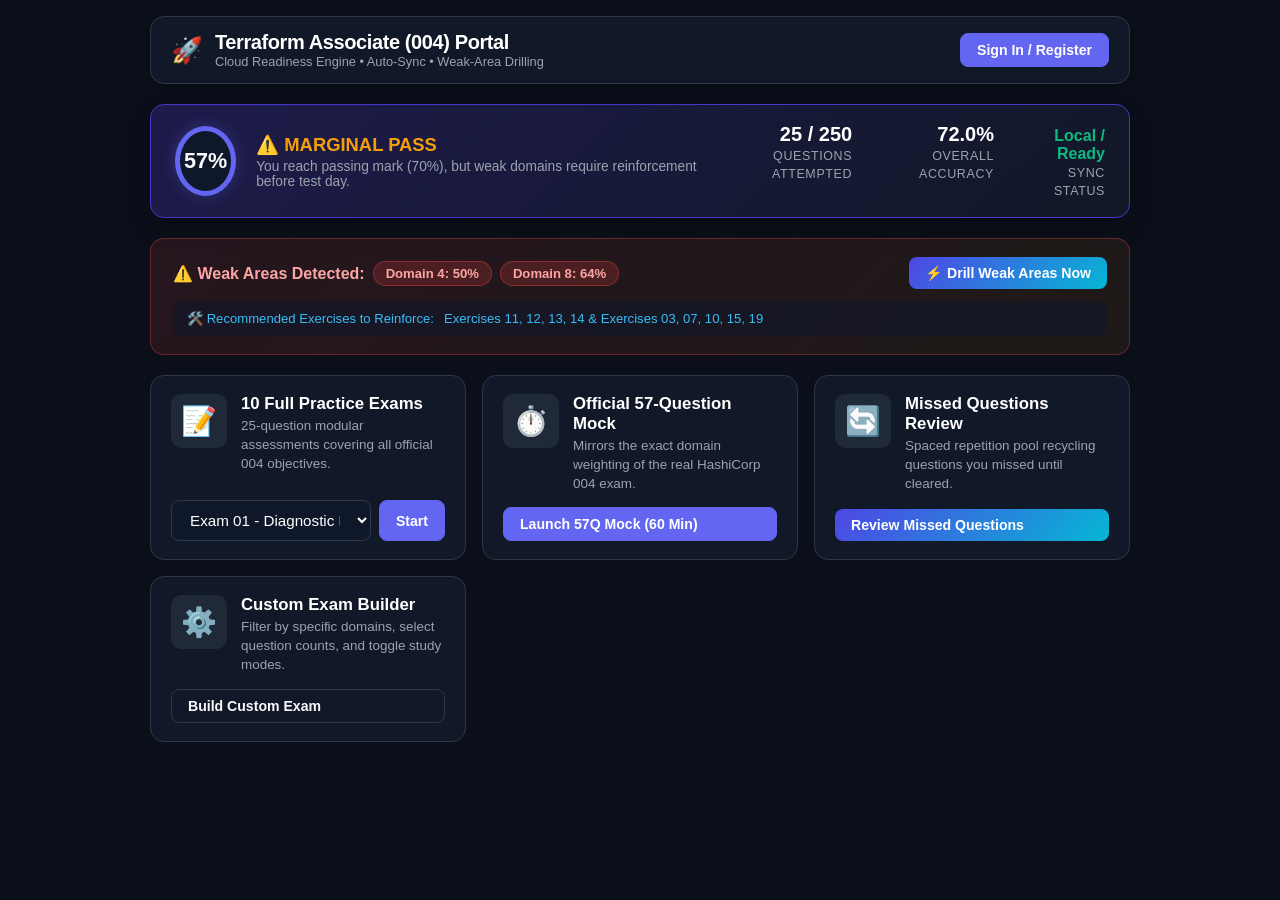
==== portal/index.html @ e043bf93 "feat: add AWS serverless deployment (S3, CloudFront, Cognito, DynamoDB, Lambda) with user auth, prog" ====
<!DOCTYPE html>
<html lang="en">
<head>
  <meta charset="UTF-8">
  <meta name="viewport" content="width=device-width, initial-scale=1.0">
  <title>Terraform Associate (004) Cloud Readiness Portal</title>
  <link rel="stylesheet" href="style.css">
  <link rel="icon" href="data:image/svg+xml,<svg xmlns=%22http://www.w3.org/2000/svg%22 viewBox=%220 0 100 100%22><text y=%22.9em%22 font-size=%2290%22>🚀</text></svg>">
</head>
<body>
  <div class="container">
    <!-- Top Navigation Bar -->
    <nav class="top-nav">
      <div class="brand">
        <span class="brand-icon">🚀</span>
        <div>
          <h1>Terraform Associate (004) Portal</h1>
          <p>Cloud Readiness Engine &bull; Auto-Sync &bull; Weak-Area Drilling</p>
        </div>
      </div>
      <div class="auth-section">
        <div id="unauth-controls">
          <button id="openAuthBtn" class="btn btn-primary">Sign In / Register</button>
        </div>
        <div id="auth-controls" style="display: none;">
          <div class="user-badge">
            <span class="status-dot"></span>
            <span id="userEmailBadge">user@example.com</span>
          </div>
          <button id="signOutBtn" class="btn">Sign Out</button>
        </div>
      </div>
    </nav>

    <!-- Executive Readiness Header Ribbon -->
    <div class="readiness-ribbon">
      <div class="gauge-col">
        <div id="readinessDial" class="readiness-dial">0%</div>
        <div class="readiness-text">
          <h3 id="readinessStatus">Assessing Readiness...</h3>
          <p id="readinessAdvice">Complete practice exams to calculate your exam readiness score.</p>
        </div>
      </div>
      <div class="ribbon-stats">
        <div class="ribbon-stat-item">
          <span id="coverageStat" class="val">0 / 250</span>
          <span class="lbl">Questions Attempted</span>
        </div>
        <div class="ribbon-stat-item">
          <span id="accuracyStat" class="val">0.0%</span>
          <span class="lbl">Overall Accuracy</span>
        </div>
        <div class="ribbon-stat-item">
          <span id="syncStat" class="val" style="color: var(--success); font-size: 1rem; margin-top: 4px;">Local / Ready</span>
          <span class="lbl">Sync Status</span>
        </div>
      </div>
    </div>

    <!-- Weak Areas Spotlight Banner -->
    <div id="weakAreasBanner" class="weak-areas-banner">
      <div class="weak-header">
        <div class="weak-title">
          <span>⚠️ Weak Areas Detected:</span>
          <div id="weakPillsContainer" class="weak-pills">
            <span class="weak-pill">Domain 4: Outside Core Workflow (50%)</span>
            <span class="weak-pill">Domain 8: Configuration (64%)</span>
          </div>
        </div>
        <button id="drillWeakBtn" class="btn btn-accent">⚡ Drill Weak Areas Now</button>
      </div>
      <div id="recommendedLabsList" class="lab-recommendations">
        <span>🛠️ Recommended Exercises to Reinforce:</span>
        <span id="recommendedLabsText">Exercises 11, 12, 13 (Domain 4) & Exercises 03, 07, 10, 15 (Domain 8)</span>
      </div>
    </div>

    <!-- Dashboard Main View -->
    <main id="dashboard-view">
      <div class="action-grid">
        <!-- 1. Practice Exams -->
        <div class="action-card">
          <div class="action-card-header">
            <div class="action-card-icon">📝</div>
            <div class="action-card-info">
              <h4>10 Full Practice Exams</h4>
              <p>25-question modular assessments covering all official 004 objectives.</p>
            </div>
          </div>
          <div style="display: flex; gap: 8px;">
            <select id="examSelect" class="form-control" style="flex: 1;">
              <option value="1">Exam 01 - Diagnostic Baseline Assessment</option>
              <option value="2">Exam 02 - Core Workflow & CLI Deep Dive</option>
              <option value="3">Exam 03 - HCL Syntax, Variables & Functions</option>
              <option value="4">Exam 04 - State Architecture & State Surgery</option>
              <option value="5">Exam 05 - Modules & Registries</option>
              <option value="6">Exam 06 - Dependencies & Dynamic Blocks</option>
              <option value="7">Exam 07 - Terraform 004 Modern Features</option>
              <option value="8">Exam 08 - Security & State Hygiene</option>
              <option value="9">Exam 09 - Terraform Cloud & Enterprise</option>
              <option value="10">Exam 10 - Final Comprehensive Mock</option>
            </select>
            <button id="startSelectedExamBtn" class="btn btn-primary">Start</button>
          </div>
        </div>

        <!-- 2. Official 57Q Mock -->
        <div class="action-card">
          <div class="action-card-header">
            <div class="action-card-icon">⏱️</div>
            <div class="action-card-info">
              <h4>Official 57-Question Mock</h4>
              <p>Mirrors the exact domain weighting of the real HashiCorp 004 exam.</p>
            </div>
          </div>
          <button id="start57MockBtn" class="btn btn-primary" style="width: 100%;">Launch 57Q Mock (60 Min)</button>
        </div>

        <!-- 3. Spaced Repetition -->
        <div class="action-card">
          <div class="action-card-header">
            <div class="action-card-icon">🔄</div>
            <div class="action-card-info">
              <h4>Missed Questions Review</h4>
              <p>Spaced repetition pool recycling questions you missed until cleared.</p>
            </div>
          </div>
          <button id="startMissedBtn" class="btn btn-accent" style="width: 100%;">Review Missed Questions</button>
        </div>

        <!-- 4. Custom Exam Builder -->
        <div class="action-card">
          <div class="action-card-header">
            <div class="action-card-icon">⚙️</div>
            <div class="action-card-info">
              <h4>Custom Exam Builder</h4>
              <p>Filter by specific domains, select question counts, and toggle study modes.</p>
            </div>
          </div>
          <button id="openCustomBuilderBtn" class="btn" style="width: 100%;">Build Custom Exam</button>
        </div>
      </div>
    </main>

    <!-- Active Exam View -->
    <section id="exam-view">
      <div class="exam-meta-bar">
        <div>
          <strong id="activeExamTitle">Exam Title</strong> &bull; 
          Question <span id="currentQNum">1</span> of <span id="totalQNum">25</span>
        </div>
        <div>
          Running Score: <strong id="runningScore" style="color: var(--accent);">0%</strong>
        </div>
      </div>

      <div class="question-card">
        <div id="qDomain" class="q-domain-tag">Domain 1</div>
        <div id="qText" class="q-text">Question text goes here?</div>

        <div id="optionsContainer" class="options-list">
          <!-- Dynamic Options -->
        </div>

        <!-- Feedback & Explanation (Study Mode) -->
        <div id="feedbackBox" class="feedback-container">
          <div id="feedbackTitle" class="feedback-title">Correct!</div>
          <div id="feedbackText" class="feedback-text">Explanation...</div>
          <div id="feedbackLab" class="feedback-lab">Recommended Lab: 01-first-resource</div>
        </div>
      </div>

      <div class="exam-controls">
        <button id="prevQBtn" class="btn" disabled>&larr; Previous</button>
        <button id="quitExamBtn" class="btn" style="color: var(--danger);">Exit Exam</button>
        <button id="nextQBtn" class="btn btn-primary">Next &rarr;</button>
        <button id="submitExamBtn" class="btn btn-primary" style="display: none; background: var(--success); border-color: var(--success);">Finish & View Scorecard</button>
      </div>
    </section>

    <!-- Scorecard View -->
    <section id="scorecard-view">
      <h2 style="font-size: 1.8rem; margin-bottom: 6px;">🏁 Exam Complete</h2>
      <p style="color: var(--text-muted); font-size: 0.95rem;">Diagnostic Performance Breakdown</p>

      <div id="scorecardDial" class="score-dial">0%</div>
      <div id="scorecardVerdict" class="verdict-box">EXAM READY</div>
      <p id="scorecardSummary" style="color: var(--text-muted); max-width: 650px; margin: 0 auto 20px; line-height: 1.5;"></p>

      <table class="domain-breakdown-table">
        <thead>
          <tr>
            <th>Domain</th>
            <th>Questions</th>
            <th>Mastery</th>
            <th>Progress</th>
            <th>Status</th>
          </tr>
        </thead>
        <tbody id="domainBreakdownTbody">
          <!-- Populated dynamically -->
        </tbody>
      </table>

      <div style="display: flex; justify-content: center; gap: 12px; margin-top: 25px;">
        <button id="scorecardReturnBtn" class="btn">Return to Dashboard</button>
        <button id="scorecardDrillBtn" class="btn btn-accent">⚡ Drill Weak Areas Now</button>
      </div>
    </section>
  </div>

  <!-- Authentication Modal -->
  <div id="authModal" class="modal-overlay">
    <div class="modal-card">
      <div class="modal-header">
        <h3 id="authModalTitle">Sign In</h3>
        <button id="closeAuthModal" class="modal-close">&times;</button>
      </div>

      <div class="tab-nav">
        <button id="tabSignIn" class="tab-btn active">Sign In</button>
        <button id="tabSignUp" class="tab-btn">Register</button>
        <button id="tabConfirm" class="tab-btn">Verify Code</button>
      </div>

      <div id="authMsg" class="modal-msg"></div>

      <!-- Sign In Form -->
      <form id="signInForm">
        <div class="form-group">
          <label>Email Address</label>
          <input type="email" id="signInEmail" class="form-control" required placeholder="you@example.com">
        </div>
        <div class="form-group">
          <label>Password</label>
          <input type="password" id="signInPassword" class="form-control" required placeholder="••••••••">
        </div>
        <button type="submit" class="btn btn-primary" style="width: 100%; margin-top: 10px;">Sign In</button>
      </form>

      <!-- Sign Up Form -->
      <form id="signUpForm" style="display: none;">
        <div class="form-group">
          <label>Email Address</label>
          <input type="email" id="signUpEmail" class="form-control" required placeholder="you@example.com">
        </div>
        <div class="form-group">
          <label>Password (Min 8 characters, Upper/Lower/Number)</label>
          <input type="password" id="signUpPassword" class="form-control" required placeholder="••••••••">
        </div>
        <button type="submit" class="btn btn-primary" style="width: 100%; margin-top: 10px;">Create Account</button>
      </form>

      <!-- Verification Form -->
      <form id="confirmForm" style="display: none;">
        <div class="form-group">
          <label>Email Address</label>
          <input type="email" id="confirmEmail" class="form-control" required placeholder="you@example.com">
        </div>
        <div class="form-group">
          <label>6-Digit Verification Code</label>
          <input type="text" id="confirmCode" class="form-control" required placeholder="123456">
        </div>
        <button type="submit" class="btn btn-primary" style="width: 100%; margin-top: 10px;">Confirm & Activate</button>
      </form>
    </div>
  </div>

  <!-- Custom Exam Builder Modal -->
  <div id="customBuilderModal" class="modal-overlay">
    <div class="modal-card" style="max-width: 550px;">
      <div class="modal-header">
        <h3>Custom Exam Builder</h3>
        <button id="closeBuilderModal" class="modal-close">&times;</button>
      </div>

      <div class="form-group">
        <label>Number of Questions: <strong id="qCountDisplay" style="color: var(--accent);">15</strong></label>
        <input type="range" id="qCountSlider" min="5" max="50" step="5" value="15" style="width: 100%;">
      </div>

      <div class="form-group">
        <label>Target Domains (Select at least one):</label>
        <div style="display: flex; flex-direction: column; gap: 8px; max-height: 200px; overflow-y: auto; padding: 8px; background: #0f172a; border-radius: 8px; border: 1px solid var(--border);">
          <label style="display: flex; align-items: center; gap: 8px; font-weight: normal; font-size: 0.85rem;">
            <input type="checkbox" class="domain-chk" value="Domain 1: Understand Infrastructure as Code (IaC) Concepts"> Domain 1: IaC Concepts
          </label>
          <label style="display: flex; align-items: center; gap: 8px; font-weight: normal; font-size: 0.85rem;">
            <input type="checkbox" class="domain-chk" value="Domain 2: Understand Terraform's Purpose"> Domain 2: Terraform's Purpose
          </label>
          <label style="display: flex; align-items: center; gap: 8px; font-weight: normal; font-size: 0.85rem;">
            <input type="checkbox" class="domain-chk" value="Domain 3: Understand Terraform Basics"> Domain 3: Terraform Basics
          </label>
          <label style="display: flex; align-items: center; gap: 8px; font-weight: normal; font-size: 0.85rem;">
            <input type="checkbox" class="domain-chk" value="Domain 4: Use Terraform Outside the Core Workflow" checked> Domain 4: Outside Core Workflow (Weak)
          </label>
          <label style="display: flex; align-items: center; gap: 8px; font-weight: normal; font-size: 0.85rem;">
            <input type="checkbox" class="domain-chk" value="Domain 5: Interact with Terraform Modules"> Domain 5: Modules & Registries
          </label>
          <label style="display: flex; align-items: center; gap: 8px; font-weight: normal; font-size: 0.85rem;">
            <input type="checkbox" class="domain-chk" value="Domain 6: Use the Core Terraform Workflow"> Domain 6: Core Workflow
          </label>
          <label style="display: flex; align-items: center; gap: 8px; font-weight: normal; font-size: 0.85rem;">
            <input type="checkbox" class="domain-chk" value="Domain 7: Implement and Maintain State"> Domain 7: State Management
          </label>
          <label style="display: flex; align-items: center; gap: 8px; font-weight: normal; font-size: 0.85rem;">
            <input type="checkbox" class="domain-chk" value="Domain 8: Read, Generate, and Modify Configuration" checked> Domain 8: Configuration (Weak)
          </label>
          <label style="display: flex; align-items: center; gap: 8px; font-weight: normal; font-size: 0.85rem;">
            <input type="checkbox" class="domain-chk" value="Domain 9: Understand Terraform Cloud/Enterprise Capabilities"> Domain 9: Cloud & Enterprise
          </label>
        </div>
      </div>

      <div style="display: flex; justify-content: flex-end; gap: 10px; margin-top: 18px;">
        <button id="cancelBuilderBtn" class="btn">Cancel</button>
        <button id="launchCustomExamBtn" class="btn btn-primary">Generate & Launch</button>
      </div>
    </div>
  </div>

  <script src="config.js"></script>
  <script src="app.js"></script>
</body>
</html>
---- portal/style.css ----
:root {
  --bg: #0b0f19;
  --surface: #111827;
  --surface-hover: #1f2937;
  --border: #2d3748;
  --text-main: #f9fafb;
  --text-muted: #9ca3af;
  --primary: #6366f1;
  --primary-hover: #4f46e5;
  --primary-subtle: rgba(99, 102, 241, 0.15);
  --success: #10b981;
  --success-bg: rgba(16, 185, 129, 0.15);
  --danger: #ef4444;
  --danger-bg: rgba(239, 68, 68, 0.15);
  --warning: #f59e0b;
  --warning-bg: rgba(245, 158, 11, 0.15);
  --accent: #38bdf8;
  --card-radius: 14px;
}

* {
  box-sizing: border-box;
  margin: 0;
  padding: 0;
  font-family: -apple-system, BlinkMacSystemFont, "Segoe UI", Roboto, "Helvetica Neue", Arial, sans-serif;
}

body {
  background: var(--bg);
  color: var(--text-main);
  min-height: 100vh;
  padding: 16px 20px 40px;
  display: flex;
  flex-direction: column;
  align-items: center;
}

.container {
  width: 100%;
  max-width: 980px;
}

/* Header & Top Navigation Bar */
.top-nav {
  display: flex;
  justify-content: space-between;
  align-items: center;
  padding: 14px 20px;
  background: var(--surface);
  border: 1px solid var(--border);
  border-radius: var(--card-radius);
  margin-bottom: 20px;
  box-shadow: 0 4px 6px -1px rgba(0, 0, 0, 0.2);
}

.brand {
  display: flex;
  align-items: center;
  gap: 12px;
}

.brand-icon {
  font-size: 1.6rem;
}

.brand h1 {
  font-size: 1.25rem;
  font-weight: 700;
  color: #fff;
  letter-spacing: -0.02em;
}

.brand p {
  font-size: 0.8rem;
  color: var(--text-muted);
}

.auth-section {
  display: flex;
  align-items: center;
  gap: 12px;
}

.btn {
  display: inline-flex;
  align-items: center;
  gap: 8px;
  padding: 8px 16px;
  font-size: 0.88rem;
  font-weight: 600;
  border-radius: 8px;
  border: 1px solid var(--border);
  background: var(--surface);
  color: var(--text-main);
  cursor: pointer;
  transition: all 0.2s ease;
  outline: none;
}

.btn:hover:not(:disabled) {
  background: var(--surface-hover);
  border-color: #4b5563;
}

.btn:disabled {
  opacity: 0.4;
  cursor: not-allowed;
}

.btn-primary {
  background: var(--primary);
  border-color: var(--primary);
  color: #fff;
}

.btn-primary:hover:not(:disabled) {
  background: var(--primary-hover);
  border-color: var(--primary-hover);
}

.btn-accent {
  background: linear-gradient(135deg, #4f46e5, #06b6d4);
  border: none;
  color: #fff;
}

.btn-accent:hover:not(:disabled) {
  filter: brightness(1.1);
}

.user-badge {
  display: flex;
  align-items: center;
  gap: 10px;
  background: #1e293b;
  border: 1px solid var(--border);
  padding: 6px 14px;
  border-radius: 30px;
  font-size: 0.85rem;
}

.status-dot {
  width: 8px;
  height: 8px;
  border-radius: 50%;
  background: var(--success);
  box-shadow: 0 0 8px var(--success);
}

/* Executive Readiness Ribbon */
.readiness-ribbon {
  background: linear-gradient(135deg, #1e1b4b, #111827);
  border: 1px solid #4338ca;
  border-radius: var(--card-radius);
  padding: 18px 24px;
  display: flex;
  justify-content: space-between;
  align-items: center;
  margin-bottom: 20px;
  box-shadow: 0 10px 25px -5px rgba(0, 0, 0, 0.4);
}

.gauge-col {
  display: flex;
  align-items: center;
  gap: 20px;
}

.readiness-dial {
  width: 70px;
  height: 70px;
  border-radius: 50%;
  border: 5px solid var(--primary);
  display: flex;
  align-items: center;
  justify-content: center;
  font-size: 1.35rem;
  font-weight: 800;
  background: #0f172a;
  box-shadow: 0 0 15px rgba(99, 102, 241, 0.3);
}

.readiness-text h3 {
  font-size: 1.15rem;
  font-weight: 700;
  display: flex;
  align-items: center;
  gap: 8px;
}

.readiness-text p {
  font-size: 0.86rem;
  color: var(--text-muted);
  margin-top: 3px;
}

.ribbon-stats {
  display: flex;
  gap: 24px;
  text-align: right;
}

.ribbon-stat-item .val {
  display: block;
  font-size: 1.25rem;
  font-weight: 800;
  color: #fff;
}

.ribbon-stat-item .lbl {
  font-size: 0.78rem;
  color: var(--text-muted);
  text-transform: uppercase;
  letter-spacing: 0.05em;
}

/* Weak Areas Spotlight Banner */
.weak-areas-banner {
  background: linear-gradient(135deg, rgba(239, 68, 68, 0.12), rgba(245, 158, 11, 0.08));
  border: 1px solid rgba(239, 68, 68, 0.35);
  border-radius: var(--card-radius);
  padding: 18px 22px;
  margin-bottom: 20px;
  display: flex;
  flex-direction: column;
  gap: 12px;
}

.weak-header {
  display: flex;
  justify-content: space-between;
  align-items: center;
  flex-wrap: wrap;
  gap: 10px;
}

.weak-title {
  display: flex;
  align-items: center;
  gap: 8px;
  font-size: 1rem;
  font-weight: 700;
  color: #fca5a5;
}

.weak-pills {
  display: flex;
  flex-wrap: wrap;
  gap: 8px;
}

.weak-pill {
  background: rgba(239, 68, 68, 0.2);
  border: 1px solid rgba(239, 68, 68, 0.4);
  color: #fca5a5;
  padding: 4px 12px;
  border-radius: 20px;
  font-size: 0.82rem;
  font-weight: 600;
}

.lab-recommendations {
  display: flex;
  flex-wrap: wrap;
  gap: 10px;
  font-size: 0.82rem;
  color: var(--accent);
  background: rgba(15, 23, 42, 0.6);
  padding: 10px 14px;
  border-radius: 8px;
}

/* Dashboard Action Bar */
.action-grid {
  display: grid;
  grid-template-columns: repeat(auto-fit, minmax(280px, 1fr));
  gap: 16px;
  margin-bottom: 22px;
}

.action-card {
  background: var(--surface);
  border: 1px solid var(--border);
  border-radius: var(--card-radius);
  padding: 18px 20px;
  display: flex;
  flex-direction: column;
  justify-content: space-between;
  gap: 14px;
  transition: transform 0.2s ease, border-color 0.2s ease;
}

.action-card:hover {
  border-color: #4f46e5;
  transform: translateY(-2px);
}

.action-card-header {
  display: flex;
  align-items: flex-start;
  gap: 14px;
}

.action-card-icon {
  font-size: 1.8rem;
  background: #1f2937;
  padding: 10px;
  border-radius: 10px;
}

.action-card-info h4 {
  font-size: 1.05rem;
  font-weight: 700;
  color: #fff;
}

.action-card-info p {
  font-size: 0.84rem;
  color: var(--text-muted);
  margin-top: 3px;
  line-height: 1.4;
}

/* Exam Screen */
#exam-view {
  display: none;
}

.exam-meta-bar {
  display: flex;
  justify-content: space-between;
  align-items: center;
  background: var(--surface);
  border: 1px solid var(--border);
  border-radius: 10px;
  padding: 12px 18px;
  margin-bottom: 18px;
  font-size: 0.88rem;
}

.question-card {
  background: var(--surface);
  border: 1px solid var(--border);
  border-radius: var(--card-radius);
  padding: 24px;
  margin-bottom: 20px;
  box-shadow: 0 10px 20px -5px rgba(0, 0, 0, 0.3);
}

.q-domain-tag {
  font-size: 0.76rem;
  font-weight: 700;
  text-transform: uppercase;
  letter-spacing: 0.05em;
  color: var(--accent);
  margin-bottom: 12px;
}

.q-text {
  font-size: 1.15rem;
  font-weight: 600;
  line-height: 1.55;
  margin-bottom: 20px;
}

.options-list {
  display: flex;
  flex-direction: column;
  gap: 10px;
}

.option-item {
  background: #0f172a;
  border: 1.5px solid var(--border);
  border-radius: 10px;
  padding: 14px 18px;
  text-align: left;
  color: var(--text-main);
  font-size: 0.95rem;
  cursor: pointer;
  transition: all 0.15s ease;
  display: flex;
  align-items: flex-start;
  gap: 12px;
}

.option-item:hover:not(.locked) {
  border-color: var(--primary);
  background: #1e1b4b;
}

.option-item.selected {
  border-color: var(--primary);
  background: var(--primary-subtle);
}

.option-item.correct {
  border-color: var(--success);
  background: var(--success-bg);
  color: #a7f3d0;
}

.option-item.incorrect {
  border-color: var(--danger);
  background: var(--danger-bg);
  color: #fecaca;
}

.option-key {
  font-weight: 700;
  color: var(--accent);
  min-width: 24px;
}

.feedback-container {
  margin-top: 20px;
  padding: 16px 20px;
  border-radius: 10px;
  background: #090d16;
  border-left: 4px solid var(--primary);
  display: none;
}

.feedback-container.fb-correct {
  border-left-color: var(--success);
}

.feedback-container.fb-incorrect {
  border-left-color: var(--danger);
}

.feedback-title {
  font-weight: 700;
  margin-bottom: 6px;
  display: flex;
  align-items: center;
  gap: 8px;
}

.fb-correct .feedback-title { color: var(--success); }
.fb-incorrect .feedback-title { color: var(--danger); }

.feedback-text {
  font-size: 0.92rem;
  line-height: 1.5;
  color: #cbd5e1;
}

.feedback-lab {
  margin-top: 10px;
  font-size: 0.85rem;
  color: var(--accent);
}

.exam-controls {
  display: flex;
  justify-content: space-between;
  align-items: center;
  margin-top: 20px;
}

/* Scorecard */
#scorecard-view {
  display: none;
  background: var(--surface);
  border: 1px solid var(--border);
  border-radius: var(--card-radius);
  padding: 32px 24px;
  text-align: center;
}

.score-dial {
  width: 130px;
  height: 130px;
  border-radius: 50%;
  border: 8px solid var(--primary);
  display: flex;
  flex-direction: column;
  align-items: center;
  justify-content: center;
  margin: 18px auto;
  font-size: 2.2rem;
  font-weight: 800;
}

.verdict-box {
  padding: 12px 20px;
  border-radius: 8px;
  font-weight: 700;
  font-size: 1.15rem;
  margin: 16px 0 24px;
}

.domain-breakdown-table {
  width: 100%;
  border-collapse: collapse;
  text-align: left;
  margin: 20px 0;
  font-size: 0.9rem;
}

.domain-breakdown-table th, .domain-breakdown-table td {
  padding: 10px 14px;
  border-bottom: 1px solid var(--border);
}

.domain-breakdown-table th {
  color: var(--text-muted);
  font-size: 0.8rem;
  text-transform: uppercase;
}

.progress-track {
  width: 110px;
  height: 8px;
  background: #0f172a;
  border-radius: 4px;
  overflow: hidden;
}

.progress-fill {
  height: 100%;
  background: var(--primary);
}

/* Modal Windows */
.modal-overlay {
  position: fixed;
  top: 0; left: 0; right: 0; bottom: 0;
  background: rgba(0, 0, 0, 0.75);
  backdrop-filter: blur(4px);
  display: none;
  align-items: center;
  justify-content: center;
  z-index: 999;
}

.modal-card {
  background: var(--surface);
  border: 1px solid var(--border);
  border-radius: var(--card-radius);
  width: 100%;
  max-width: 440px;
  padding: 28px;
  box-shadow: 0 20px 25px -5px rgba(0, 0, 0, 0.5);
}

.modal-header {
  display: flex;
  justify-content: space-between;
  align-items: center;
  margin-bottom: 20px;
}

.modal-header h3 {
  font-size: 1.25rem;
  font-weight: 700;
}

.modal-close {
  background: none;
  border: none;
  color: var(--text-muted);
  font-size: 1.5rem;
  cursor: pointer;
}

.form-group {
  margin-bottom: 16px;
}

.form-group label {
  display: block;
  font-size: 0.85rem;
  font-weight: 600;
  color: var(--text-muted);
  margin-bottom: 6px;
}

.form-control {
  width: 100%;
  padding: 10px 14px;
  background: #0f172a;
  border: 1px solid var(--border);
  border-radius: 8px;
  color: #fff;
  font-size: 0.95rem;
  outline: none;
}

.form-control:focus {
  border-color: var(--primary);
}

.tab-nav {
  display: flex;
  border-bottom: 1px solid var(--border);
  margin-bottom: 18px;
}

.tab-btn {
  background: none;
  border: none;
  padding: 8px 16px;
  color: var(--text-muted);
  font-weight: 600;
  font-size: 0.9rem;
  cursor: pointer;
  border-bottom: 2px solid transparent;
}

.tab-btn.active {
  color: var(--primary);
  border-bottom-color: var(--primary);
}

.modal-msg {
  padding: 10px;
  border-radius: 6px;
  font-size: 0.85rem;
  margin-bottom: 14px;
  display: none;
}
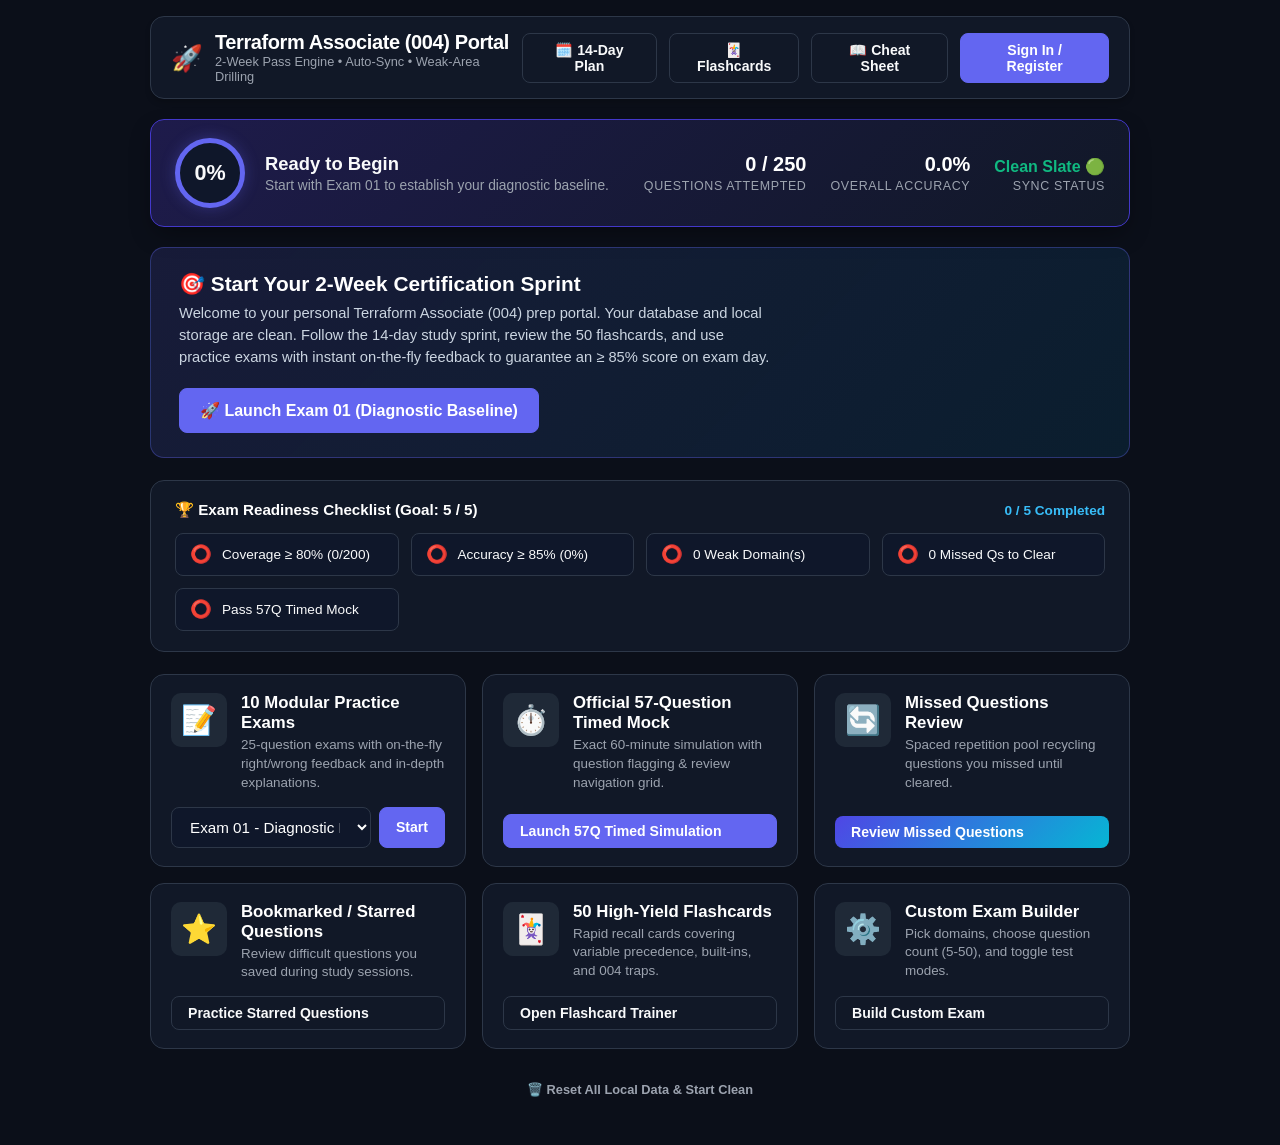
==== commit d4b7488a: "feat: complete clean slate reset, 14-day study roadmap, 50-flashcard trainer, 57Q timed exam with na" ====
--- a/portal/index.html
+++ b/portal/index.html
@@ -15,10 +15,13 @@
         <span class="brand-icon">🚀</span>
         <div>
           <h1>Terraform Associate (004) Portal</h1>
-          <p>Cloud Readiness Engine &bull; Auto-Sync &bull; Weak-Area Drilling</p>
+          <p>2-Week Pass Engine &bull; Auto-Sync &bull; Weak-Area Drilling</p>
         </div>
       </div>
       <div class="auth-section">
+        <button id="openRoadmapBtn" class="btn" title="View 14-Day Study Plan">🗓️ 14-Day Plan</button>
+        <button id="openFlashcardsBtn" class="btn" title="50 High-Yield Flashcards">🃏 Flashcards</button>
+        <button id="openCheatSheetBtn" class="btn" title="004 Traps & Cheat Sheet">📖 Cheat Sheet</button>
         <div id="unauth-controls">
           <button id="openAuthBtn" class="btn btn-primary">Sign In / Register</button>
         </div>
@@ -37,8 +40,8 @@
       <div class="gauge-col">
         <div id="readinessDial" class="readiness-dial">0%</div>
         <div class="readiness-text">
-          <h3 id="readinessStatus">Assessing Readiness...</h3>
-          <p id="readinessAdvice">Complete practice exams to calculate your exam readiness score.</p>
+          <h3 id="readinessStatus">Ready to Begin</h3>
+          <p id="readinessAdvice">Start with Exam 01 to establish your diagnostic baseline.</p>
         </div>
       </div>
       <div class="ribbon-stats">
@@ -51,27 +54,72 @@
           <span class="lbl">Overall Accuracy</span>
         </div>
         <div class="ribbon-stat-item">
-          <span id="syncStat" class="val" style="color: var(--success); font-size: 1rem; margin-top: 4px;">Local / Ready</span>
+          <span id="syncStat" class="val" style="color: var(--success); font-size: 1rem; margin-top: 4px;">Clean Slate 🟢</span>
           <span class="lbl">Sync Status</span>
         </div>
       </div>
     </div>
 
-    <!-- Weak Areas Spotlight Banner -->
-    <div id="weakAreasBanner" class="weak-areas-banner">
+    <!-- Clean Start Welcome Card (Shown when 0 questions attempted) -->
+    <div id="welcomeCard" class="welcome-card">
+      <div class="welcome-info">
+        <h3>🎯 Start Your 2-Week Certification Sprint</h3>
+        <p>
+          Welcome to your personal Terraform Associate (004) prep portal. Your database and local storage are clean.
+          Follow the 14-day study sprint, review the 50 flashcards, and use practice exams with instant on-the-fly feedback to guarantee an &ge; 85% score on exam day.
+        </p>
+      </div>
+      <button id="startDiagnosticBtn" class="btn btn-primary" style="padding: 12px 20px; font-size: 1rem;">
+        🚀 Launch Exam 01 (Diagnostic Baseline)
+      </button>
+    </div>
+
+    <!-- Weak Areas Spotlight Banner (Shown ONLY when real weak domains exist) -->
+    <div id="weakAreasBanner" class="weak-areas-banner" style="display: none;">
       <div class="weak-header">
         <div class="weak-title">
           <span>⚠️ Weak Areas Detected:</span>
           <div id="weakPillsContainer" class="weak-pills">
-            <span class="weak-pill">Domain 4: Outside Core Workflow (50%)</span>
-            <span class="weak-pill">Domain 8: Configuration (64%)</span>
+            <!-- Populated dynamically based on actual user scores -->
           </div>
         </div>
         <button id="drillWeakBtn" class="btn btn-accent">⚡ Drill Weak Areas Now</button>
       </div>
       <div id="recommendedLabsList" class="lab-recommendations">
         <span>🛠️ Recommended Exercises to Reinforce:</span>
-        <span id="recommendedLabsText">Exercises 11, 12, 13 (Domain 4) & Exercises 03, 07, 10, 15 (Domain 8)</span>
+        <span id="recommendedLabsText">Exercises 01-21</span>
+      </div>
+    </div>
+
+    <!-- 5-Point Readiness Checklist -->
+    <div class="checklist-card">
+      <div class="checklist-header">
+        <h4 style="font-size: 0.95rem; font-weight: 700; color: #fff; display: flex; align-items: center; gap: 8px;">
+          <span>🏆 Exam Readiness Checklist (Goal: 5 / 5)</span>
+        </h4>
+        <span id="checklistScore" style="font-size: 0.85rem; color: var(--accent); font-weight: 700;">0 / 5 Completed</span>
+      </div>
+      <div class="checklist-grid">
+        <div id="check1" class="checklist-item">
+          <span class="check-icon">⭕</span>
+          <span>Coverage &ge; 80% (200+ Qs)</span>
+        </div>
+        <div id="check2" class="checklist-item">
+          <span class="check-icon">⭕</span>
+          <span>Accuracy &ge; 85%</span>
+        </div>
+        <div id="check3" class="checklist-item">
+          <span class="check-icon">⭕</span>
+          <span>No Domain Under 70%</span>
+        </div>
+        <div id="check4" class="checklist-item">
+          <span class="check-icon">⭕</span>
+          <span>Missed Pool Cleared</span>
+        </div>
+        <div id="check5" class="checklist-item">
+          <span class="check-icon">⭕</span>
+          <span>Passed 57Q Timed Mock</span>
+        </div>
       </div>
     </div>
 
@@ -83,8 +131,8 @@
           <div class="action-card-header">
             <div class="action-card-icon">📝</div>
             <div class="action-card-info">
-              <h4>10 Full Practice Exams</h4>
-              <p>25-question modular assessments covering all official 004 objectives.</p>
+              <h4>10 Modular Practice Exams</h4>
+              <p>25-question exams with on-the-fly right/wrong feedback and in-depth explanations.</p>
             </div>
           </div>
           <div style="display: flex; gap: 8px;">
@@ -109,11 +157,11 @@
           <div class="action-card-header">
             <div class="action-card-icon">⏱️</div>
             <div class="action-card-info">
-              <h4>Official 57-Question Mock</h4>
-              <p>Mirrors the exact domain weighting of the real HashiCorp 004 exam.</p>
+              <h4>Official 57-Question Timed Mock</h4>
+              <p>Exact 60-minute simulation with question flagging & review navigation grid.</p>
             </div>
           </div>
-          <button id="start57MockBtn" class="btn btn-primary" style="width: 100%;">Launch 57Q Mock (60 Min)</button>
+          <button id="start57MockBtn" class="btn btn-primary" style="width: 100%;">Launch 57Q Timed Simulation</button>
         </div>
 
         <!-- 3. Spaced Repetition -->
@@ -128,17 +176,48 @@
           <button id="startMissedBtn" class="btn btn-accent" style="width: 100%;">Review Missed Questions</button>
         </div>
 
-        <!-- 4. Custom Exam Builder -->
+        <!-- 4. Starred Questions -->
+        <div class="action-card">
+          <div class="action-card-header">
+            <div class="action-card-icon">⭐</div>
+            <div class="action-card-info">
+              <h4>Bookmarked / Starred Questions</h4>
+              <p>Review difficult questions you saved during study sessions.</p>
+            </div>
+          </div>
+          <button id="startStarredBtn" class="btn" style="width: 100%;">Practice Starred Questions</button>
+        </div>
+
+        <!-- 5. 50 Flashcards -->
+        <div class="action-card">
+          <div class="action-card-header">
+            <div class="action-card-icon">🃏</div>
+            <div class="action-card-info">
+              <h4>50 High-Yield Flashcards</h4>
+              <p>Rapid recall cards covering variable precedence, built-ins, and 004 traps.</p>
+            </div>
+          </div>
+          <button id="cardLaunchBtn" class="btn" style="width: 100%;">Open Flashcard Trainer</button>
+        </div>
+
+        <!-- 6. Custom Exam Builder -->
         <div class="action-card">
           <div class="action-card-header">
             <div class="action-card-icon">⚙️</div>
             <div class="action-card-info">
               <h4>Custom Exam Builder</h4>
-              <p>Filter by specific domains, select question counts, and toggle study modes.</p>
+              <p>Pick domains, choose question count (5-50), and toggle test modes.</p>
             </div>
           </div>
           <button id="openCustomBuilderBtn" class="btn" style="width: 100%;">Build Custom Exam</button>
         </div>
+      </div>
+      
+      <!-- Reset Helper Link -->
+      <div style="text-align: center; margin-top: 25px;">
+        <button id="resetAllDataBtn" class="btn" style="color: var(--text-muted); font-size: 0.8rem; border: none; background: transparent;">
+          🗑️ Reset All Local Data & Start Clean
+        </button>
       </div>
     </main>
 
@@ -149,13 +228,25 @@
           <strong id="activeExamTitle">Exam Title</strong> &bull; 
           Question <span id="currentQNum">1</span> of <span id="totalQNum">25</span>
         </div>
-        <div>
-          Running Score: <strong id="runningScore" style="color: var(--accent);">0%</strong>
+        <div style="display: flex; align-items: center; gap: 15px;">
+          <div id="examTimerContainer" style="display: none; font-weight: 700; color: #38bdf8;">
+            ⏱️ <span id="examTimer">60:00</span>
+          </div>
+          <div>
+            Running Score: <strong id="runningScore" style="color: var(--accent);">0%</strong>
+          </div>
         </div>
       </div>
 
       <div class="question-card">
-        <div id="qDomain" class="q-domain-tag">Domain 1</div>
+        <div style="display: flex; justify-content: space-between; align-items: center; margin-bottom: 12px;">
+          <div id="qDomain" class="q-domain-tag">Domain 1</div>
+          <div class="q-action-btns">
+            <button id="starQBtn" class="star-btn" title="Bookmark Question">⭐ Star</button>
+            <button id="flagQBtn" class="flag-btn" title="Flag for Review">🚩 Flag for Review</button>
+          </div>
+        </div>
+
         <div id="qText" class="q-text">Question text goes here?</div>
 
         <div id="optionsContainer" class="options-list">
@@ -172,7 +263,8 @@
 
       <div class="exam-controls">
         <button id="prevQBtn" class="btn" disabled>&larr; Previous</button>
-        <button id="quitExamBtn" class="btn" style="color: var(--danger);">Exit Exam</button>
+        <button id="openNavGridBtn" class="btn" style="background: #1e293b;">📋 Question Navigator</button>
+        <button id="quitExamBtn" class="btn" style="color: var(--danger);">Exit</button>
         <button id="nextQBtn" class="btn btn-primary">Next &rarr;</button>
         <button id="submitExamBtn" class="btn btn-primary" style="display: none; background: var(--success); border-color: var(--success);">Finish & View Scorecard</button>
       </div>
@@ -202,11 +294,207 @@
         </tbody>
       </table>
 
-      <div style="display: flex; justify-content: center; gap: 12px; margin-top: 25px;">
+      <div style="display: flex; justify-content: center; gap: 12px; margin-top: 25px; flex-wrap: wrap;">
         <button id="scorecardReturnBtn" class="btn">Return to Dashboard</button>
-        <button id="scorecardDrillBtn" class="btn btn-accent">⚡ Drill Weak Areas Now</button>
+        <button id="scorecardDrillBtn" class="btn btn-accent" style="display: none;">⚡ Drill Weak Areas Now</button>
       </div>
     </section>
+  </div>
+
+  <!-- Question Navigator Grid Modal (57 Boxes) -->
+  <div id="navGridModal" class="modal-overlay">
+    <div class="modal-card" style="max-width: 620px;">
+      <div class="modal-header">
+        <h3>Question Navigator</h3>
+        <button id="closeNavGridModal" class="modal-close">&times;</button>
+      </div>
+      <div style="display: flex; gap: 15px; font-size: 0.85rem; margin-bottom: 12px;">
+        <span style="display: flex; align-items: center; gap: 6px;"><span style="width: 12px; height: 12px; background: var(--primary); border-radius: 3px;"></span> Answered</span>
+        <span style="display: flex; align-items: center; gap: 6px;"><span style="width: 12px; height: 12px; background: #ea580c; border-radius: 3px;"></span> Flagged</span>
+        <span style="display: flex; align-items: center; gap: 6px;"><span style="width: 12px; height: 12px; background: #1e293b; border-radius: 3px;"></span> Unanswered</span>
+      </div>
+      <div id="navGridBoxes" class="nav-grid-modal">
+        <!-- 1 to N boxes populated dynamically -->
+      </div>
+      <button id="doneNavGridBtn" class="btn btn-primary" style="width: 100%;">Close Navigator</button>
+    </div>
+  </div>
+
+  <!-- Flashcard Trainer Modal -->
+  <div id="flashcardModal" class="modal-overlay">
+    <div class="modal-card" style="max-width: 680px;">
+      <div class="modal-header">
+        <div>
+          <h3>🃏 50 High-Yield 004 Flashcards</h3>
+          <p style="font-size: 0.85rem; color: var(--text-muted); margin-top: 2px;">Card <span id="cardNum">1</span> of <span id="cardTotal">50</span> &bull; Click to Flip</p>
+        </div>
+        <button id="closeFlashcardModal" class="modal-close">&times;</button>
+      </div>
+
+      <!-- Category Filter -->
+      <div style="display: flex; gap: 8px; margin-bottom: 15px; flex-wrap: wrap;">
+        <button class="btn card-cat-btn active" data-cat="all">All (50)</button>
+        <button class="btn card-cat-btn" data-cat="Core IaC & Architecture">IaC Core</button>
+        <button class="btn card-cat-btn" data-cat="CLI Workflow">CLI</button>
+        <button class="btn card-cat-btn" data-cat="State Management">State</button>
+        <button class="btn card-cat-btn" data-cat="Variables & Precedence">Variables</button>
+        <button class="btn card-cat-btn" data-cat="004 Modern Features">004 Modern</button>
+      </div>
+
+      <!-- 3D Interactive Card -->
+      <div id="flashcardWrapper" class="flashcard-wrapper">
+        <div id="flashcardInner" class="flashcard-inner">
+          <div class="flashcard-front">
+            <span id="cardCategoryFront" class="flashcard-cat">Category</span>
+            <p id="cardQuestionText" class="flashcard-text">Question goes here...</p>
+            <span style="margin-top: 20px; font-size: 0.8rem; color: var(--accent);">🔄 Click or press Space to reveal answer</span>
+          </div>
+          <div class="flashcard-back">
+            <span id="cardCategoryBack" class="flashcard-cat">Category</span>
+            <p id="cardAnswerText" class="flashcard-text" style="white-space: pre-line; font-size: 1rem;">Answer goes here...</p>
+            <span style="margin-top: 20px; font-size: 0.8rem; color: var(--accent);">🔄 Click to flip back</span>
+          </div>
+        </div>
+      </div>
+
+      <!-- Flashcard Controls -->
+      <div style="display: flex; justify-content: space-between; align-items: center; margin-top: 15px;">
+        <button id="prevCardBtn" class="btn">&larr; Previous</button>
+        <button id="shuffleCardsBtn" class="btn">🔀 Shuffle</button>
+        <button id="nextCardBtn" class="btn btn-primary">Next &rarr;</button>
+      </div>
+    </div>
+  </div>
+
+  <!-- 14-Day Roadmap Modal -->
+  <div id="roadmapModal" class="modal-overlay">
+    <div class="modal-card" style="max-width: 680px;">
+      <div class="modal-header">
+        <div>
+          <h3>🗓️ 14-Day Exam Acceleration Roadmap</h3>
+          <p style="font-size: 0.85rem; color: var(--text-muted); margin-top: 2px;">Your step-by-step path to guaranteed 004 pass in 2 weeks</p>
+        </div>
+        <button id="closeRoadmapModal" class="modal-close">&times;</button>
+      </div>
+
+      <div class="roadmap-timeline">
+        <!-- Day 1-2 -->
+        <div class="roadmap-day-card">
+          <div>
+            <span class="day-badge">Days 1 – 2</span>
+            <h4 style="font-size: 0.95rem; color: #fff;">IaC Concepts & Core CLI Workflow</h4>
+            <p style="font-size: 0.8rem; color: var(--text-muted); margin-top: 2px;">Domains 1, 2, 3, 6 &bull; Exam 01 & 02 &bull; Labs 01, 02, 04, 05</p>
+          </div>
+          <button class="btn btn-primary start-roadmap-exam" data-exam="1" style="font-size: 0.8rem;">Start Exam 01</button>
+        </div>
+
+        <!-- Day 3-5 -->
+        <div class="roadmap-day-card">
+          <div>
+            <span class="day-badge">Days 3 – 5</span>
+            <h4 style="font-size: 0.95rem; color: #fff;">HCL Configuration, Variables & Functions</h4>
+            <p style="font-size: 0.8rem; color: var(--text-muted); margin-top: 2px;">Domain 8 &bull; Exam 03 &bull; Labs 03, 07, 10, 15</p>
+          </div>
+          <button class="btn start-roadmap-exam" data-exam="3" style="font-size: 0.8rem;">Start Exam 03</button>
+        </div>
+
+        <!-- Day 6-8 -->
+        <div class="roadmap-day-card">
+          <div>
+            <span class="day-badge">Days 6 – 8</span>
+            <h4 style="font-size: 0.95rem; color: #fff;">State Architecture, Remote Backends & Surgery</h4>
+            <p style="font-size: 0.8rem; color: var(--text-muted); margin-top: 2px;">Domain 7 &bull; Exam 04 &bull; Labs 06, 12, 13, 17, 18</p>
+          </div>
+          <button class="btn start-roadmap-exam" data-exam="4" style="font-size: 0.8rem;">Start Exam 04</button>
+        </div>
+
+        <!-- Day 9-10 -->
+        <div class="roadmap-day-card">
+          <div>
+            <span class="day-badge">Days 9 – 10</span>
+            <h4 style="font-size: 0.95rem; color: #fff;">Modules, Dependencies & Lifecycles</h4>
+            <p style="font-size: 0.8rem; color: var(--text-muted); margin-top: 2px;">Domains 4, 5 &bull; Exam 05 & 06 &bull; Labs 08, 09, 11, 14, 16</p>
+          </div>
+          <button class="btn start-roadmap-exam" data-exam="5" style="font-size: 0.8rem;">Start Exam 05</button>
+        </div>
+
+        <!-- Day 11-12 -->
+        <div class="roadmap-day-card">
+          <div>
+            <span class="day-badge">Days 11 – 12</span>
+            <h4 style="font-size: 0.95rem; color: #fff;">004 Modern Features & Cloud/Enterprise</h4>
+            <p style="font-size: 0.8rem; color: var(--text-muted); margin-top: 2px;">Domain 9, Moved, Import, Tests, Checks &bull; Exam 07, 08, 09 &bull; Labs 19, 20, 21</p>
+          </div>
+          <button class="btn start-roadmap-exam" data-exam="7" style="font-size: 0.8rem;">Start Exam 07</button>
+        </div>
+
+        <!-- Day 13-14 -->
+        <div class="roadmap-day-card">
+          <div>
+            <span class="day-badge">Days 13 – 14</span>
+            <h4 style="font-size: 0.95rem; color: #fff;">Full-Length 57Q Timed Mocks & Blitz</h4>
+            <p style="font-size: 0.8rem; color: var(--text-muted); margin-top: 2px;">All Domains &bull; Exam 10 & Official 57Q Mock &bull; 50 Flashcards Review</p>
+          </div>
+          <button class="btn btn-accent start-roadmap-exam" data-exam="10" style="font-size: 0.8rem;">Start Final Mock</button>
+        </div>
+      </div>
+
+      <div style="text-align: right; margin-top: 15px;">
+        <button id="closeRoadmapBottomBtn" class="btn">Close</button>
+      </div>
+    </div>
+  </div>
+
+  <!-- Cheat Sheet Modal Drawer -->
+  <div id="cheatSheetModal" class="modal-overlay">
+    <div class="modal-card" style="max-width: 720px; max-height: 85vh; overflow-y: auto;">
+      <div class="modal-header">
+        <div>
+          <h3>📖 004 High-Yield Cheat Sheet & Top Traps</h3>
+          <p style="font-size: 0.85rem; color: var(--text-muted); margin-top: 2px;">Instant cramming reference for tricky exam questions</p>
+        </div>
+        <button id="closeCheatSheetModal" class="modal-close">&times;</button>
+      </div>
+
+      <div class="cheatsheet-section">
+        <h4>⚡ Variable Definition Precedence Hierarchy (Highest to Lowest)</h4>
+        <table class="cheatsheet-table">
+          <tr><th>Rank</th><th>Source</th><th>Priority</th></tr>
+          <tr><td>1</td><td>CLI Flag: <code>-var</code> or <code>-var-file</code></td><td><strong>HIGHEST (Wins)</strong></td></tr>
+          <tr><td>2</td><td><code>*.auto.tfvars</code> or <code>*.auto.tfvars.json</code> (alphabetical)</td><td>High</td></tr>
+          <tr><td>3</td><td><code>terraform.tfvars.json</code></td><td>Medium-High</td></tr>
+          <tr><td>4</td><td><code>terraform.tfvars</code></td><td>Medium</td></tr>
+          <tr><td>5</td><td>Environment Variables: <code>TF_VAR_&lt;name&gt;</code></td><td>Low</td></tr>
+          <tr><td>6</td><td>Default value in <code>variable {}</code> block</td><td><strong>LOWEST</strong></td></tr>
+        </table>
+      </div>
+
+      <div class="cheatsheet-section">
+        <h4>🚨 Top 5 Exam Traps & Gotchas</h4>
+        <table class="cheatsheet-table">
+          <tr><th>Trap Concept</th><th>What HashiCorp Tests</th><th>Correct Answer</th></tr>
+          <tr><td><code>sensitive = true</code></td><td>Does it encrypt state file?</td><td><strong>NO!</strong> Secrets are still plain text in <code>terraform.tfstate</code>.</td></tr>
+          <tr><td><code>terraform taint</code></td><td>Is taint recommended?</td><td><strong>DEPRECATED.</strong> Use <code>terraform apply -replace="address"</code>.</td></tr>
+          <tr><td><code>terraform refresh</code></td><td>Is standalone refresh safe?</td><td><strong>DEPRECATED.</strong> Use <code>terraform apply -refresh-only</code>.</td></tr>
+          <tr><td><code>check</code> vs <code>precondition</code></td><td>Execution halting behavior</td><td><code>check</code> yields <strong>warnings</strong>; <code>precondition</code> <strong>halts apply with error</strong>.</td></tr>
+          <tr><td><code>terraform_data</code></td><td>Does it need a provider?</td><td><strong>NO.</strong> Built into Core (replaces external <code>null_resource</code>).</td></tr>
+        </table>
+      </div>
+
+      <div class="cheatsheet-section">
+        <h4>🛠️ Essential Built-in Functions Reference</h4>
+        <table class="cheatsheet-table">
+          <tr><th>Function</th><th>Usage</th><th>Example Output</th></tr>
+          <tr><td><code>lookup(map, key, default)</code></td><td>Safely retrieve key or default</td><td><code>lookup({a=1}, "b", 99)</code> &rarr; <code>99</code></td></tr>
+          <tr><td><code>merge(map1, map2)</code></td><td>Combine maps; later keys win</td><td><code>merge({a=1}, {a=2})</code> &rarr; <code>{a=2}</code></td></tr>
+          <tr><td><code>flatten(list_of_lists)</code></td><td>Collapse nested lists</td><td><code>flatten([[1,2], [3]])</code> &rarr; <code>[1,2,3]</code></td></tr>
+          <tr><td><code>try(expr1, expr2)</code></td><td>Return first error-free value</td><td><code>try(local.bad, "ok")</code> &rarr; <code>"ok"</code></td></tr>
+          <tr><td><code>can(expression)</code></td><td>Test if expression succeeds</td><td><code>can(var.x.y)</code> &rarr; <code>true / false</code></td></tr>
+        </table>
+      </div>
+
+      <button id="closeCheatSheetBottomBtn" class="btn btn-primary" style="width: 100%;">Close Cheat Sheet</button>
+    </div>
   </div>
 
   <!-- Authentication Modal -->
@@ -292,7 +580,7 @@
             <input type="checkbox" class="domain-chk" value="Domain 3: Understand Terraform Basics"> Domain 3: Terraform Basics
           </label>
           <label style="display: flex; align-items: center; gap: 8px; font-weight: normal; font-size: 0.85rem;">
-            <input type="checkbox" class="domain-chk" value="Domain 4: Use Terraform Outside the Core Workflow" checked> Domain 4: Outside Core Workflow (Weak)
+            <input type="checkbox" class="domain-chk" value="Domain 4: Use Terraform Outside the Core Workflow" checked> Domain 4: Outside Core Workflow
           </label>
           <label style="display: flex; align-items: center; gap: 8px; font-weight: normal; font-size: 0.85rem;">
             <input type="checkbox" class="domain-chk" value="Domain 5: Interact with Terraform Modules"> Domain 5: Modules & Registries
@@ -304,7 +592,7 @@
             <input type="checkbox" class="domain-chk" value="Domain 7: Implement and Maintain State"> Domain 7: State Management
           </label>
           <label style="display: flex; align-items: center; gap: 8px; font-weight: normal; font-size: 0.85rem;">
-            <input type="checkbox" class="domain-chk" value="Domain 8: Read, Generate, and Modify Configuration" checked> Domain 8: Configuration (Weak)
+            <input type="checkbox" class="domain-chk" value="Domain 8: Read, Generate, and Modify Configuration" checked> Domain 8: Configuration
           </label>
           <label style="display: flex; align-items: center; gap: 8px; font-weight: normal; font-size: 0.85rem;">
             <input type="checkbox" class="domain-chk" value="Domain 9: Understand Terraform Cloud/Enterprise Capabilities"> Domain 9: Cloud & Enterprise
@@ -320,6 +608,7 @@
   </div>
 
   <script src="config.js"></script>
+  <script src="flashcards.js"></script>
   <script src="app.js"></script>
 </body>
 </html>
--- a/portal/style.css
+++ b/portal/style.css
@@ -621,3 +621,312 @@
   margin-bottom: 14px;
   display: none;
 }
+
+/* ==========================================================================
+   2-Week Acceleration Features: Welcome, Roadmap, Flashcards, Grid, Starred
+   ========================================================================== */
+
+/* Welcome Clean State Card */
+.welcome-card {
+  background: linear-gradient(135deg, rgba(99, 102, 241, 0.15), rgba(14, 165, 233, 0.1));
+  border: 1px solid rgba(99, 102, 241, 0.35);
+  border-radius: var(--card-radius);
+  padding: 24px 28px;
+  margin-bottom: 22px;
+  display: flex;
+  justify-content: space-between;
+  align-items: center;
+  gap: 20px;
+  flex-wrap: wrap;
+}
+
+.welcome-info h3 {
+  font-size: 1.3rem;
+  font-weight: 700;
+  color: #fff;
+  margin-bottom: 6px;
+  display: flex;
+  align-items: center;
+  gap: 10px;
+}
+
+.welcome-info p {
+  color: #cbd5e1;
+  font-size: 0.92rem;
+  line-height: 1.5;
+  max-width: 600px;
+}
+
+/* 5-Point Readiness Checklist */
+.checklist-card {
+  background: var(--surface);
+  border: 1px solid var(--border);
+  border-radius: var(--card-radius);
+  padding: 20px 24px;
+  margin-bottom: 22px;
+}
+
+.checklist-header {
+  display: flex;
+  justify-content: space-between;
+  align-items: center;
+  margin-bottom: 14px;
+}
+
+.checklist-grid {
+  display: grid;
+  grid-template-columns: repeat(auto-fit, minmax(180px, 1fr));
+  gap: 12px;
+}
+
+.checklist-item {
+  background: #0f172a;
+  border: 1px solid var(--border);
+  border-radius: 8px;
+  padding: 10px 14px;
+  display: flex;
+  align-items: center;
+  gap: 10px;
+  font-size: 0.85rem;
+}
+
+.check-icon {
+  font-size: 1.1rem;
+}
+
+.check-done {
+  border-color: rgba(16, 185, 129, 0.5);
+  background: rgba(16, 185, 129, 0.08);
+  color: #a7f3d0;
+}
+
+/* 14-Day Roadmap Drawer & List */
+.roadmap-timeline {
+  display: flex;
+  flex-direction: column;
+  gap: 10px;
+  max-height: 480px;
+  overflow-y: auto;
+  padding-right: 6px;
+}
+
+.roadmap-day-card {
+  background: #0f172a;
+  border: 1px solid var(--border);
+  border-radius: 10px;
+  padding: 14px 18px;
+  display: flex;
+  justify-content: space-between;
+  align-items: center;
+  transition: all 0.2s ease;
+}
+
+.roadmap-day-card:hover {
+  border-color: var(--primary);
+  background: #141f36;
+}
+
+.roadmap-day-card.completed {
+  border-color: rgba(16, 185, 129, 0.4);
+  background: rgba(16, 185, 129, 0.06);
+}
+
+.day-badge {
+  background: var(--primary-subtle);
+  color: #a5b4fc;
+  font-size: 0.75rem;
+  font-weight: 700;
+  text-transform: uppercase;
+  padding: 3px 8px;
+  border-radius: 4px;
+  display: inline-block;
+  margin-bottom: 4px;
+}
+
+/* Flashcard 3D Interactive Card */
+.flashcard-wrapper {
+  perspective: 1000px;
+  width: 100%;
+  max-width: 620px;
+  height: 320px;
+  margin: 20px auto;
+  cursor: pointer;
+}
+
+.flashcard-inner {
+  position: relative;
+  width: 100%;
+  height: 100%;
+  text-align: center;
+  transition: transform 0.5s;
+  transform-style: preserve-3d;
+}
+
+.flashcard-inner.flipped {
+  transform: rotateY(180deg);
+}
+
+.flashcard-front, .flashcard-back {
+  position: absolute;
+  width: 100%;
+  height: 100%;
+  -webkit-backface-visibility: hidden;
+  backface-visibility: hidden;
+  border-radius: 16px;
+  border: 2px solid var(--border);
+  padding: 30px;
+  display: flex;
+  flex-direction: column;
+  justify-content: center;
+  align-items: center;
+  box-shadow: 0 15px 30px -5px rgba(0, 0, 0, 0.4);
+}
+
+.flashcard-front {
+  background: linear-gradient(135deg, #1e293b, #0f172a);
+}
+
+.flashcard-back {
+  background: linear-gradient(135deg, #1e1b4b, #111827);
+  transform: rotateY(180deg);
+  border-color: #6366f1;
+}
+
+.flashcard-cat {
+  font-size: 0.8rem;
+  text-transform: uppercase;
+  color: var(--accent);
+  letter-spacing: 0.06em;
+  font-weight: 700;
+  margin-bottom: 14px;
+}
+
+.flashcard-text {
+  font-size: 1.18rem;
+  line-height: 1.6;
+  font-weight: 500;
+}
+
+/* Question Flag & Star Icons */
+.q-action-btns {
+  display: flex;
+  gap: 10px;
+}
+
+.star-btn, .flag-btn {
+  background: #0f172a;
+  border: 1px solid var(--border);
+  color: var(--text-muted);
+  border-radius: 6px;
+  padding: 6px 12px;
+  font-size: 0.84rem;
+  cursor: pointer;
+  display: flex;
+  align-items: center;
+  gap: 6px;
+  transition: all 0.2s;
+}
+
+.star-btn.starred {
+  color: #fbbf24;
+  border-color: #fbbf24;
+  background: rgba(251, 191, 36, 0.1);
+}
+
+.flag-btn.flagged {
+  color: #f97316;
+  border-color: #f97316;
+  background: rgba(249, 115, 22, 0.15);
+}
+
+/* Question Navigator 57-Box Grid Drawer */
+.nav-grid-modal {
+  display: grid;
+  grid-template-columns: repeat(10, 1fr);
+  gap: 8px;
+  margin: 18px 0;
+  max-height: 280px;
+  overflow-y: auto;
+  padding: 10px;
+  background: #0f172a;
+  border-radius: 10px;
+  border: 1px solid var(--border);
+}
+
+.grid-box {
+  height: 38px;
+  border-radius: 6px;
+  border: 1px solid var(--border);
+  background: #1e293b;
+  color: #fff;
+  font-weight: 700;
+  font-size: 0.85rem;
+  cursor: pointer;
+  display: flex;
+  align-items: center;
+  justify-content: center;
+  transition: all 0.15s;
+}
+
+.grid-box:hover {
+  filter: brightness(1.2);
+}
+
+.grid-box.active {
+  border: 2px solid #fff;
+  box-shadow: 0 0 8px #fff;
+}
+
+.grid-box.answered {
+  background: var(--primary);
+  border-color: var(--primary);
+}
+
+.grid-box.flagged {
+  background: #ea580c;
+  border-color: #f97316;
+}
+
+/* Timer Warning */
+.timer-urgent {
+  color: #ef4444 !important;
+  animation: pulse 1s infinite;
+}
+
+@keyframes pulse {
+  0% { opacity: 1; }
+  50% { opacity: 0.4; }
+  100% { opacity: 1; }
+}
+
+/* Slide-out Cheat Sheet Content */
+.cheatsheet-section {
+  margin-bottom: 22px;
+}
+
+.cheatsheet-section h4 {
+  color: var(--accent);
+  font-size: 1.05rem;
+  margin-bottom: 10px;
+  display: flex;
+  align-items: center;
+  gap: 8px;
+}
+
+.cheatsheet-table {
+  width: 100%;
+  border-collapse: collapse;
+  font-size: 0.85rem;
+  margin-top: 8px;
+}
+
+.cheatsheet-table th, .cheatsheet-table td {
+  padding: 8px 12px;
+  border: 1px solid var(--border);
+  text-align: left;
+}
+
+.cheatsheet-table th {
+  background: #0f172a;
+  color: var(--text-muted);
+}
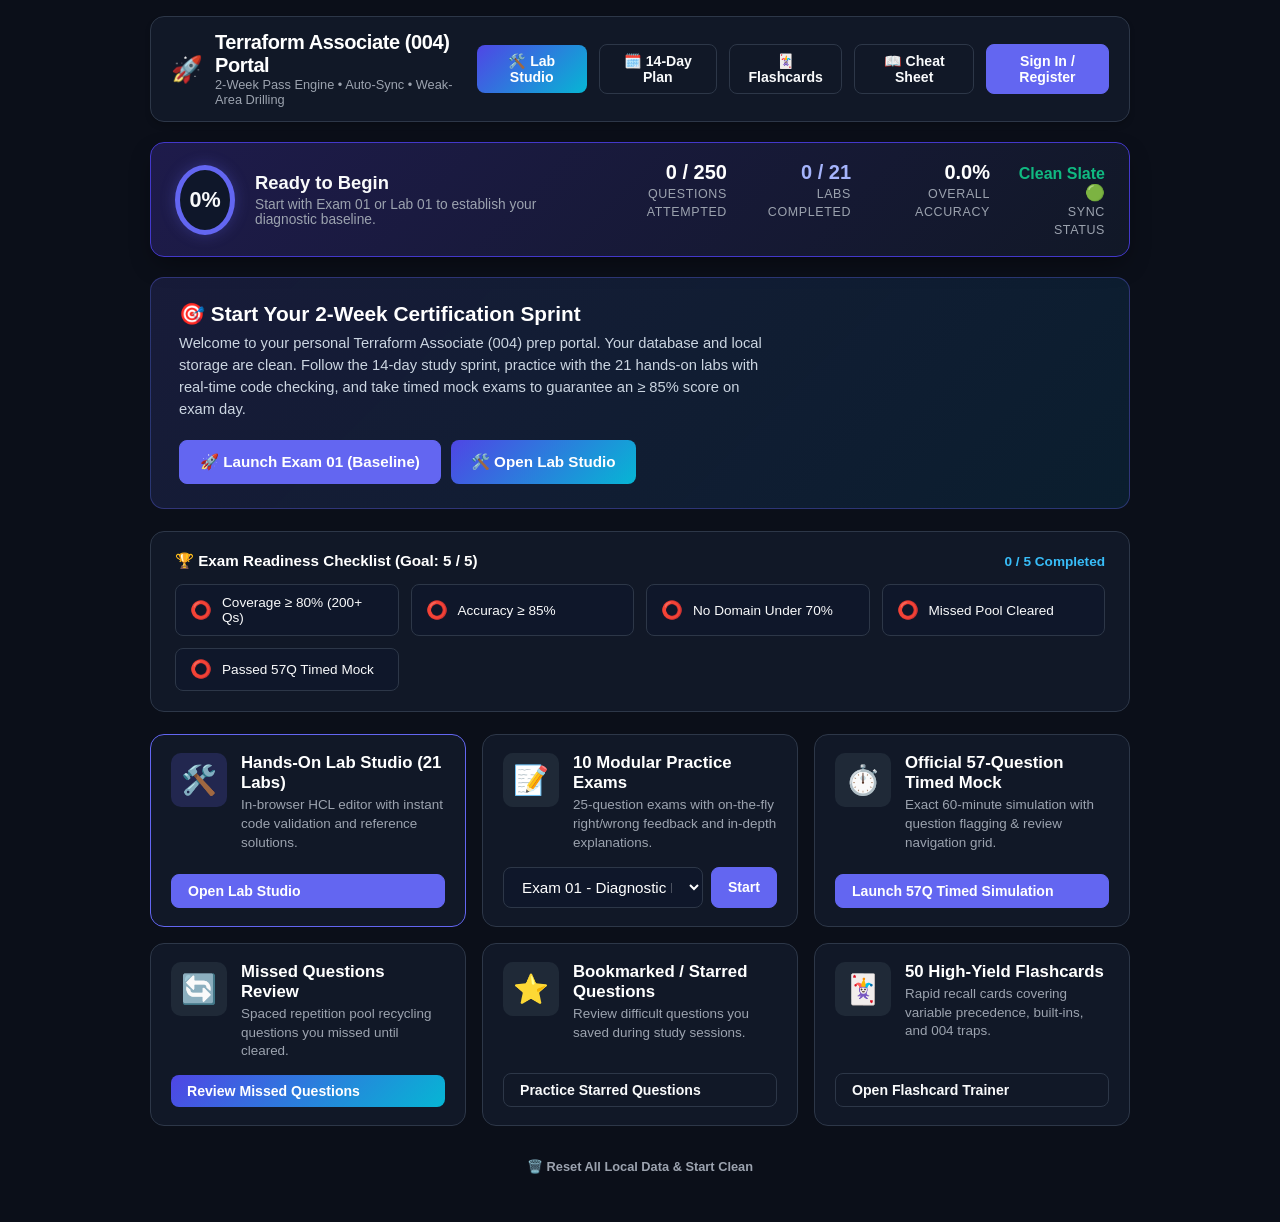
==== commit 4f606e68: "feat: reset starter exercises, add isolated .work/ CLI sandbox, and embed Interactive Lab Studio wit" ====
--- a/portal/index.html
+++ b/portal/index.html
@@ -19,6 +19,7 @@
         </div>
       </div>
       <div class="auth-section">
+        <button id="openLabStudioNavBtn" class="btn btn-accent" title="Interactive Hands-On Lab Studio">🛠️ Lab Studio</button>
         <button id="openRoadmapBtn" class="btn" title="View 14-Day Study Plan">🗓️ 14-Day Plan</button>
         <button id="openFlashcardsBtn" class="btn" title="50 High-Yield Flashcards">🃏 Flashcards</button>
         <button id="openCheatSheetBtn" class="btn" title="004 Traps & Cheat Sheet">📖 Cheat Sheet</button>
@@ -41,13 +42,17 @@
         <div id="readinessDial" class="readiness-dial">0%</div>
         <div class="readiness-text">
           <h3 id="readinessStatus">Ready to Begin</h3>
-          <p id="readinessAdvice">Start with Exam 01 to establish your diagnostic baseline.</p>
+          <p id="readinessAdvice">Start with Exam 01 or Lab 01 to establish your diagnostic baseline.</p>
         </div>
       </div>
       <div class="ribbon-stats">
         <div class="ribbon-stat-item">
           <span id="coverageStat" class="val">0 / 250</span>
           <span class="lbl">Questions Attempted</span>
+        </div>
+        <div class="ribbon-stat-item">
+          <span id="labStat" class="val" style="color: #a5b4fc;">0 / 21</span>
+          <span class="lbl">Labs Completed</span>
         </div>
         <div class="ribbon-stat-item">
           <span id="accuracyStat" class="val">0.0%</span>
@@ -66,12 +71,17 @@
         <h3>🎯 Start Your 2-Week Certification Sprint</h3>
         <p>
           Welcome to your personal Terraform Associate (004) prep portal. Your database and local storage are clean.
-          Follow the 14-day study sprint, review the 50 flashcards, and use practice exams with instant on-the-fly feedback to guarantee an &ge; 85% score on exam day.
+          Follow the 14-day study sprint, practice with the 21 hands-on labs with real-time code checking, and take timed mock exams to guarantee an &ge; 85% score on exam day.
         </p>
       </div>
-      <button id="startDiagnosticBtn" class="btn btn-primary" style="padding: 12px 20px; font-size: 1rem;">
-        🚀 Launch Exam 01 (Diagnostic Baseline)
-      </button>
+      <div style="display: flex; gap: 10px; flex-wrap: wrap;">
+        <button id="startDiagnosticBtn" class="btn btn-primary" style="padding: 12px 20px; font-size: 0.95rem;">
+          🚀 Launch Exam 01 (Baseline)
+        </button>
+        <button id="startLab01WelcomeBtn" class="btn btn-accent" style="padding: 12px 20px; font-size: 0.95rem;">
+          🛠️ Open Lab Studio
+        </button>
+      </div>
     </div>
 
     <!-- Weak Areas Spotlight Banner (Shown ONLY when real weak domains exist) -->
@@ -126,7 +136,19 @@
     <!-- Dashboard Main View -->
     <main id="dashboard-view">
       <div class="action-grid">
-        <!-- 1. Practice Exams -->
+        <!-- 1. Hands-On Lab Studio -->
+        <div class="action-card" style="border-color: #6366f1;">
+          <div class="action-card-header">
+            <div class="action-card-icon" style="background: rgba(99, 102, 241, 0.2);">🛠️</div>
+            <div class="action-card-info">
+              <h4>Hands-On Lab Studio (21 Labs)</h4>
+              <p>In-browser HCL editor with instant code validation and reference solutions.</p>
+            </div>
+          </div>
+          <button id="openLabStudioCardBtn" class="btn btn-primary" style="width: 100%;">Open Lab Studio</button>
+        </div>
+
+        <!-- 2. Practice Exams -->
         <div class="action-card">
           <div class="action-card-header">
             <div class="action-card-icon">📝</div>
@@ -152,7 +174,7 @@
           </div>
         </div>
 
-        <!-- 2. Official 57Q Mock -->
+        <!-- 3. Official 57Q Mock -->
         <div class="action-card">
           <div class="action-card-header">
             <div class="action-card-icon">⏱️</div>
@@ -164,7 +186,7 @@
           <button id="start57MockBtn" class="btn btn-primary" style="width: 100%;">Launch 57Q Timed Simulation</button>
         </div>
 
-        <!-- 3. Spaced Repetition -->
+        <!-- 4. Spaced Repetition -->
         <div class="action-card">
           <div class="action-card-header">
             <div class="action-card-icon">🔄</div>
@@ -176,7 +198,7 @@
           <button id="startMissedBtn" class="btn btn-accent" style="width: 100%;">Review Missed Questions</button>
         </div>
 
-        <!-- 4. Starred Questions -->
+        <!-- 5. Starred Questions -->
         <div class="action-card">
           <div class="action-card-header">
             <div class="action-card-icon">⭐</div>
@@ -188,7 +210,7 @@
           <button id="startStarredBtn" class="btn" style="width: 100%;">Practice Starred Questions</button>
         </div>
 
-        <!-- 5. 50 Flashcards -->
+        <!-- 6. 50 Flashcards -->
         <div class="action-card">
           <div class="action-card-header">
             <div class="action-card-icon">🃏</div>
@@ -199,18 +221,6 @@
           </div>
           <button id="cardLaunchBtn" class="btn" style="width: 100%;">Open Flashcard Trainer</button>
         </div>
-
-        <!-- 6. Custom Exam Builder -->
-        <div class="action-card">
-          <div class="action-card-header">
-            <div class="action-card-icon">⚙️</div>
-            <div class="action-card-info">
-              <h4>Custom Exam Builder</h4>
-              <p>Pick domains, choose question count (5-50), and toggle test modes.</p>
-            </div>
-          </div>
-          <button id="openCustomBuilderBtn" class="btn" style="width: 100%;">Build Custom Exam</button>
-        </div>
       </div>
       
       <!-- Reset Helper Link -->
@@ -220,6 +230,77 @@
         </button>
       </div>
     </main>
+
+    <!-- Hands-On Lab Studio View -->
+    <section id="lab-studio-view">
+      <div class="lab-top-bar">
+        <div style="display: flex; align-items: center; gap: 12px; flex: 1; max-width: 550px;">
+          <label style="font-weight: 700; font-size: 0.9rem; color: #fff;">Exercise:</label>
+          <select id="labSelect" class="form-control" style="flex: 1;">
+            <!-- Populated dynamically with 21 exercises -->
+          </select>
+        </div>
+        <div style="display: flex; align-items: center; gap: 12px;">
+          <span id="labStatusBadge" class="weak-pill" style="background: rgba(245, 158, 11, 0.2); color: var(--warning);">🟡 In Progress</span>
+          <button id="exitLabStudioBtn" class="btn">Return to Dashboard</button>
+        </div>
+      </div>
+
+      <div class="lab-layout">
+        <!-- Left: Lab Guide & Instructions -->
+        <div class="lab-guide-panel">
+          <span id="labTierBadge" class="day-badge">Beginner</span>
+          <h3 id="labTitle">Lab 01: Your First Resource</h3>
+          
+          <h4 style="font-size: 0.85rem; color: var(--accent); margin: 12px 0 6px;">🎯 Objectives:</h4>
+          <ul id="labObjectivesList" style="padding-left: 18px; font-size: 0.85rem; color: var(--text-muted); line-height: 1.5; margin-bottom: 14px;">
+            <!-- Objectives -->
+          </ul>
+
+          <h4 style="font-size: 0.85rem; color: #fff; margin-bottom: 8px;">📝 Code Verification Requirements:</h4>
+          <div id="labRequirementsList" class="lab-requirements-list">
+            <!-- Rules list -->
+          </div>
+
+          <div style="margin-top: 18px; padding: 12px; background: #0f172a; border-radius: 8px; font-size: 0.8rem; border: 1px solid var(--border);">
+            <strong style="color: var(--accent);">💻 Terminal CLI Sandbox:</strong>
+            <p style="margin-top: 4px; color: var(--text-muted);">
+              Prefer terminal? Run <code style="color: #38bdf8;">./practice.sh start 01</code> to code in an isolated <code style="color: #38bdf8;">.work/</code> folder without touching the git repo!
+            </p>
+          </div>
+        </div>
+
+        <!-- Right: In-Browser Code Editor -->
+        <div class="lab-editor-panel">
+          <div id="fileTabBar" class="file-tab-bar">
+            <!-- Dynamic file tabs: main.tf, outputs.tf, variables.tf -->
+          </div>
+          <textarea id="codeEditorArea" class="code-editor-area" spellcheck="false" placeholder="# Write your Terraform configuration here..."></textarea>
+          
+          <div class="editor-action-bar">
+            <div style="display: flex; gap: 8px; flex-wrap: wrap;">
+              <button id="checkCodeBtn" class="btn btn-primary" style="background: var(--success); border-color: var(--success);">🧪 Check & Validate Code</button>
+              <button id="revealSolutionBtn" class="btn" style="background: #1e293b;">👁️ Reveal Solution</button>
+            </div>
+            <div style="display: flex; gap: 8px; flex-wrap: wrap;">
+              <button id="saveDraftBtn" class="btn">💾 Save Draft</button>
+              <button id="resetCodeBtn" class="btn" style="color: var(--danger);">🔄 Reset Code</button>
+            </div>
+          </div>
+        </div>
+      </div>
+
+      <!-- Verification Diagnostics Drawer -->
+      <div id="labDiagnostics" class="lab-diagnostics">
+        <div class="diag-header">
+          <h4 style="font-size: 1.05rem; font-weight: 700; color: #fff;">Automated Code Checker Output</h4>
+          <span id="diagSummaryBadge" class="weak-pill">Diagnostics</span>
+        </div>
+        <div id="diagRulesList" class="diag-rules-grid">
+          <!-- Populated dynamically -->
+        </div>
+      </div>
+    </section>
 
     <!-- Active Exam View -->
     <section id="exam-view">
@@ -301,6 +382,25 @@
     </section>
   </div>
 
+  <!-- Reference Solution Modal -->
+  <div id="solutionModal" class="modal-overlay">
+    <div class="modal-card" style="max-width: 720px; max-height: 85vh; overflow-y: auto;">
+      <div class="modal-header">
+        <div>
+          <h3 id="solutionModalTitle">💡 Reference Solution</h3>
+          <p style="font-size: 0.85rem; color: var(--text-muted); margin-top: 2px;">Compare with your implementation</p>
+        </div>
+        <button id="closeSolutionModal" class="modal-close">&times;</button>
+      </div>
+      <div id="solutionFileTabs" class="file-tab-bar" style="margin-bottom: 12px;"></div>
+      <div id="solutionCodeDisplay" class="solution-view-box"></div>
+      <div style="display: flex; justify-content: space-between; margin-top: 15px;">
+        <button id="copySolutionToEditorBtn" class="btn" style="color: #38bdf8;">📋 Copy to My Editor</button>
+        <button id="closeSolutionBottomBtn" class="btn btn-primary">Close</button>
+      </div>
+    </div>
+  </div>
+
   <!-- Question Navigator Grid Modal (57 Boxes) -->
   <div id="navGridModal" class="modal-overlay">
     <div class="modal-card" style="max-width: 620px;">
@@ -385,7 +485,10 @@
             <h4 style="font-size: 0.95rem; color: #fff;">IaC Concepts & Core CLI Workflow</h4>
             <p style="font-size: 0.8rem; color: var(--text-muted); margin-top: 2px;">Domains 1, 2, 3, 6 &bull; Exam 01 & 02 &bull; Labs 01, 02, 04, 05</p>
           </div>
-          <button class="btn btn-primary start-roadmap-exam" data-exam="1" style="font-size: 0.8rem;">Start Exam 01</button>
+          <div style="display: flex; gap: 8px;">
+            <button class="btn btn-primary start-roadmap-exam" data-exam="1" style="font-size: 0.8rem;">Exam 01</button>
+            <button class="btn btn-accent start-roadmap-lab" data-lab="01-first-resource" style="font-size: 0.8rem;">Lab 01</button>
+          </div>
         </div>
 
         <!-- Day 3-5 -->
@@ -395,7 +498,10 @@
             <h4 style="font-size: 0.95rem; color: #fff;">HCL Configuration, Variables & Functions</h4>
             <p style="font-size: 0.8rem; color: var(--text-muted); margin-top: 2px;">Domain 8 &bull; Exam 03 &bull; Labs 03, 07, 10, 15</p>
           </div>
-          <button class="btn start-roadmap-exam" data-exam="3" style="font-size: 0.8rem;">Start Exam 03</button>
+          <div style="display: flex; gap: 8px;">
+            <button class="btn start-roadmap-exam" data-exam="3" style="font-size: 0.8rem;">Exam 03</button>
+            <button class="btn btn-accent start-roadmap-lab" data-lab="03-collections-and-types" style="font-size: 0.8rem;">Lab 03</button>
+          </div>
         </div>
 
         <!-- Day 6-8 -->
@@ -405,7 +511,10 @@
             <h4 style="font-size: 0.95rem; color: #fff;">State Architecture, Remote Backends & Surgery</h4>
             <p style="font-size: 0.8rem; color: var(--text-muted); margin-top: 2px;">Domain 7 &bull; Exam 04 &bull; Labs 06, 12, 13, 17, 18</p>
           </div>
-          <button class="btn start-roadmap-exam" data-exam="4" style="font-size: 0.8rem;">Start Exam 04</button>
+          <div style="display: flex; gap: 8px;">
+            <button class="btn start-roadmap-exam" data-exam="4" style="font-size: 0.8rem;">Exam 04</button>
+            <button class="btn btn-accent start-roadmap-lab" data-lab="06-count-and-foreach" style="font-size: 0.8rem;">Lab 06</button>
+          </div>
         </div>
 
         <!-- Day 9-10 -->
@@ -415,7 +524,10 @@
             <h4 style="font-size: 0.95rem; color: #fff;">Modules, Dependencies & Lifecycles</h4>
             <p style="font-size: 0.8rem; color: var(--text-muted); margin-top: 2px;">Domains 4, 5 &bull; Exam 05 & 06 &bull; Labs 08, 09, 11, 14, 16</p>
           </div>
-          <button class="btn start-roadmap-exam" data-exam="5" style="font-size: 0.8rem;">Start Exam 05</button>
+          <div style="display: flex; gap: 8px;">
+            <button class="btn start-roadmap-exam" data-exam="5" style="font-size: 0.8rem;">Exam 05</button>
+            <button class="btn btn-accent start-roadmap-lab" data-lab="08-builtin-functions" style="font-size: 0.8rem;">Lab 08</button>
+          </div>
         </div>
 
         <!-- Day 11-12 -->
@@ -425,7 +537,10 @@
             <h4 style="font-size: 0.95rem; color: #fff;">004 Modern Features & Cloud/Enterprise</h4>
             <p style="font-size: 0.8rem; color: var(--text-muted); margin-top: 2px;">Domain 9, Moved, Import, Tests, Checks &bull; Exam 07, 08, 09 &bull; Labs 19, 20, 21</p>
           </div>
-          <button class="btn start-roadmap-exam" data-exam="7" style="font-size: 0.8rem;">Start Exam 07</button>
+          <div style="display: flex; gap: 8px;">
+            <button class="btn start-roadmap-exam" data-exam="7" style="font-size: 0.8rem;">Exam 07</button>
+            <button class="btn btn-accent start-roadmap-lab" data-lab="15-refactoring-with-moved-blocks" style="font-size: 0.8rem;">Lab 15</button>
+          </div>
         </div>
 
         <!-- Day 13-14 -->
@@ -554,59 +669,6 @@
     </div>
   </div>
 
-  <!-- Custom Exam Builder Modal -->
-  <div id="customBuilderModal" class="modal-overlay">
-    <div class="modal-card" style="max-width: 550px;">
-      <div class="modal-header">
-        <h3>Custom Exam Builder</h3>
-        <button id="closeBuilderModal" class="modal-close">&times;</button>
-      </div>
-
-      <div class="form-group">
-        <label>Number of Questions: <strong id="qCountDisplay" style="color: var(--accent);">15</strong></label>
-        <input type="range" id="qCountSlider" min="5" max="50" step="5" value="15" style="width: 100%;">
-      </div>
-
-      <div class="form-group">
-        <label>Target Domains (Select at least one):</label>
-        <div style="display: flex; flex-direction: column; gap: 8px; max-height: 200px; overflow-y: auto; padding: 8px; background: #0f172a; border-radius: 8px; border: 1px solid var(--border);">
-          <label style="display: flex; align-items: center; gap: 8px; font-weight: normal; font-size: 0.85rem;">
-            <input type="checkbox" class="domain-chk" value="Domain 1: Understand Infrastructure as Code (IaC) Concepts"> Domain 1: IaC Concepts
-          </label>
-          <label style="display: flex; align-items: center; gap: 8px; font-weight: normal; font-size: 0.85rem;">
-            <input type="checkbox" class="domain-chk" value="Domain 2: Understand Terraform's Purpose"> Domain 2: Terraform's Purpose
-          </label>
-          <label style="display: flex; align-items: center; gap: 8px; font-weight: normal; font-size: 0.85rem;">
-            <input type="checkbox" class="domain-chk" value="Domain 3: Understand Terraform Basics"> Domain 3: Terraform Basics
-          </label>
-          <label style="display: flex; align-items: center; gap: 8px; font-weight: normal; font-size: 0.85rem;">
-            <input type="checkbox" class="domain-chk" value="Domain 4: Use Terraform Outside the Core Workflow" checked> Domain 4: Outside Core Workflow
-          </label>
-          <label style="display: flex; align-items: center; gap: 8px; font-weight: normal; font-size: 0.85rem;">
-            <input type="checkbox" class="domain-chk" value="Domain 5: Interact with Terraform Modules"> Domain 5: Modules & Registries
-          </label>
-          <label style="display: flex; align-items: center; gap: 8px; font-weight: normal; font-size: 0.85rem;">
-            <input type="checkbox" class="domain-chk" value="Domain 6: Use the Core Terraform Workflow"> Domain 6: Core Workflow
-          </label>
-          <label style="display: flex; align-items: center; gap: 8px; font-weight: normal; font-size: 0.85rem;">
-            <input type="checkbox" class="domain-chk" value="Domain 7: Implement and Maintain State"> Domain 7: State Management
-          </label>
-          <label style="display: flex; align-items: center; gap: 8px; font-weight: normal; font-size: 0.85rem;">
-            <input type="checkbox" class="domain-chk" value="Domain 8: Read, Generate, and Modify Configuration" checked> Domain 8: Configuration
-          </label>
-          <label style="display: flex; align-items: center; gap: 8px; font-weight: normal; font-size: 0.85rem;">
-            <input type="checkbox" class="domain-chk" value="Domain 9: Understand Terraform Cloud/Enterprise Capabilities"> Domain 9: Cloud & Enterprise
-          </label>
-        </div>
-      </div>
-
-      <div style="display: flex; justify-content: flex-end; gap: 10px; margin-top: 18px;">
-        <button id="cancelBuilderBtn" class="btn">Cancel</button>
-        <button id="launchCustomExamBtn" class="btn btn-primary">Generate & Launch</button>
-      </div>
-    </div>
-  </div>
-
   <script src="config.js"></script>
   <script src="flashcards.js"></script>
   <script src="app.js"></script>
--- a/portal/style.css
+++ b/portal/style.css
@@ -930,3 +930,216 @@
   background: #0f172a;
   color: var(--text-muted);
 }
+
+/* ==========================================================================
+   Hands-On Lab Studio Styles (In-Browser Code Editor & Automated Validator)
+   ========================================================================== */
+
+#lab-studio-view {
+  display: none;
+  width: 100%;
+}
+
+.lab-top-bar {
+  display: flex;
+  justify-content: space-between;
+  align-items: center;
+  background: var(--surface);
+  border: 1px solid var(--border);
+  border-radius: var(--card-radius);
+  padding: 14px 20px;
+  margin-bottom: 18px;
+  gap: 15px;
+  flex-wrap: wrap;
+}
+
+.lab-layout {
+  display: grid;
+  grid-template-columns: 360px 1fr;
+  gap: 18px;
+  align-items: start;
+}
+
+@media (max-width: 860px) {
+  .lab-layout {
+    grid-template-columns: 1fr;
+  }
+}
+
+.lab-guide-panel {
+  background: var(--surface);
+  border: 1px solid var(--border);
+  border-radius: var(--card-radius);
+  padding: 20px;
+  max-height: 75vh;
+  overflow-y: auto;
+}
+
+.lab-guide-panel h3 {
+  font-size: 1.15rem;
+  margin-bottom: 8px;
+  color: #fff;
+}
+
+.lab-guide-panel p {
+  font-size: 0.88rem;
+  color: var(--text-muted);
+  line-height: 1.5;
+  margin-bottom: 14px;
+}
+
+.lab-requirements-list {
+  display: flex;
+  flex-direction: column;
+  gap: 8px;
+  margin: 15px 0;
+}
+
+.req-item {
+  background: #0f172a;
+  border: 1px solid var(--border);
+  border-radius: 8px;
+  padding: 8px 12px;
+  font-size: 0.82rem;
+  display: flex;
+  align-items: flex-start;
+  gap: 8px;
+  line-height: 1.4;
+}
+
+.lab-editor-panel {
+  background: var(--surface);
+  border: 1px solid var(--border);
+  border-radius: var(--card-radius);
+  display: flex;
+  flex-direction: column;
+  overflow: hidden;
+  box-shadow: 0 10px 25px -5px rgba(0, 0, 0, 0.4);
+}
+
+.file-tab-bar {
+  display: flex;
+  background: #090d16;
+  border-bottom: 1px solid var(--border);
+  padding: 0 8px;
+  gap: 4px;
+  overflow-x: auto;
+}
+
+.file-tab {
+  background: transparent;
+  border: none;
+  border-bottom: 2px solid transparent;
+  color: var(--text-muted);
+  padding: 10px 16px;
+  font-size: 0.85rem;
+  font-family: monospace;
+  cursor: pointer;
+  display: flex;
+  align-items: center;
+  gap: 6px;
+  transition: all 0.15s;
+}
+
+.file-tab:hover {
+  color: #fff;
+}
+
+.file-tab.active {
+  color: var(--primary);
+  border-bottom-color: var(--primary);
+  background: rgba(99, 102, 241, 0.08);
+  font-weight: 700;
+}
+
+.code-editor-area {
+  width: 100%;
+  min-height: 380px;
+  background: #090d16;
+  color: #f1f5f9;
+  font-family: ui-monospace, SFMono-Regular, Menlo, Monaco, Consolas, "Liberation Mono", "Courier New", monospace;
+  font-size: 0.92rem;
+  line-height: 1.6;
+  padding: 18px 20px;
+  border: none;
+  outline: none;
+  resize: vertical;
+  tab-size: 2;
+  white-space: pre;
+}
+
+.editor-action-bar {
+  display: flex;
+  justify-content: space-between;
+  align-items: center;
+  padding: 12px 18px;
+  background: #0f172a;
+  border-top: 1px solid var(--border);
+  flex-wrap: wrap;
+  gap: 10px;
+}
+
+/* Diagnostics Output */
+.lab-diagnostics {
+  margin-top: 18px;
+  background: var(--surface);
+  border: 1px solid var(--border);
+  border-radius: var(--card-radius);
+  padding: 18px 22px;
+  display: none;
+}
+
+.diag-header {
+  display: flex;
+  justify-content: space-between;
+  align-items: center;
+  margin-bottom: 14px;
+}
+
+.diag-rules-grid {
+  display: flex;
+  flex-direction: column;
+  gap: 8px;
+}
+
+.diag-rule {
+  padding: 10px 14px;
+  border-radius: 8px;
+  font-size: 0.88rem;
+  display: flex;
+  flex-direction: column;
+  gap: 4px;
+}
+
+.diag-pass {
+  background: rgba(16, 185, 129, 0.1);
+  border: 1px solid rgba(16, 185, 129, 0.4);
+  color: #a7f3d0;
+}
+
+.diag-fail {
+  background: rgba(239, 68, 68, 0.1);
+  border: 1px solid rgba(239, 68, 68, 0.4);
+  color: #fecaca;
+}
+
+.diag-hint {
+  font-size: 0.8rem;
+  color: #93c5fd;
+  margin-left: 24px;
+}
+
+/* Solution Modal Split View */
+.solution-view-box {
+  background: #090d16;
+  border: 1px solid var(--border);
+  border-radius: 8px;
+  padding: 16px;
+  max-height: 400px;
+  overflow-y: auto;
+  font-family: monospace;
+  font-size: 0.88rem;
+  line-height: 1.5;
+  color: #a5b4fc;
+  white-space: pre;
+}
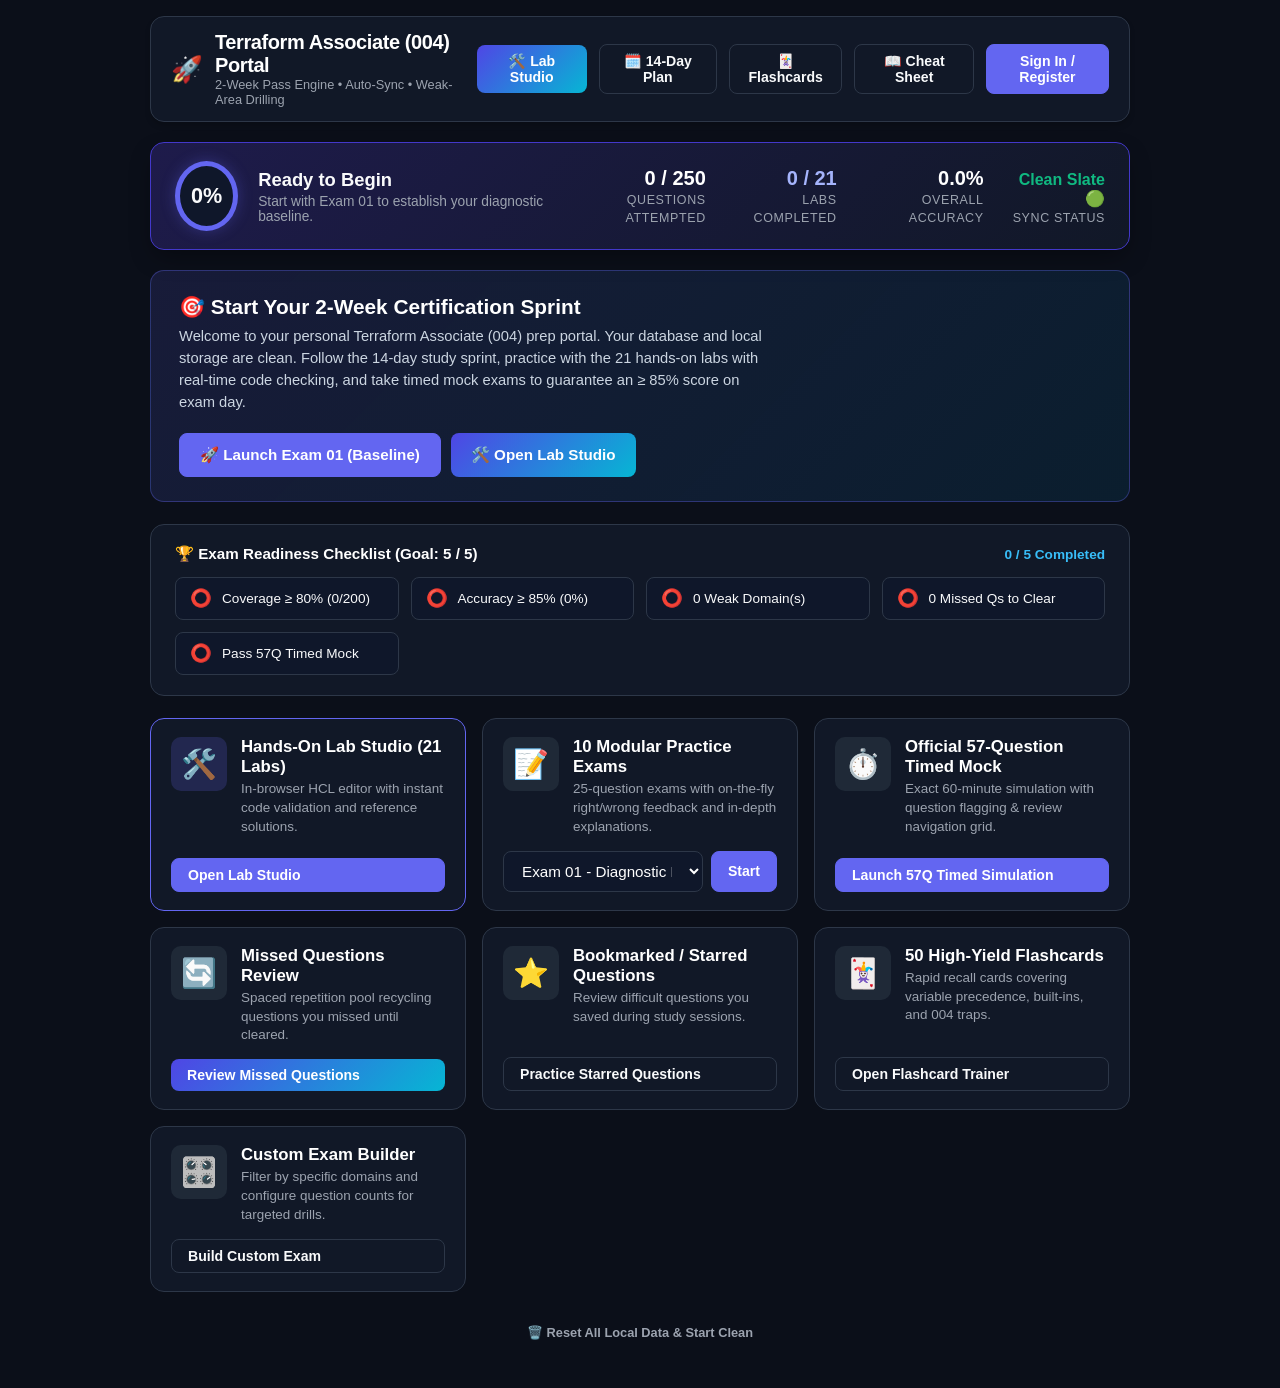
==== commit 35ff7460: "fix: resolve uncaught TypeError blocking Sign In/Register modal and add Custom Exam Builder modal" ====
--- a/portal/index.html
+++ b/portal/index.html
@@ -221,6 +221,18 @@
           </div>
           <button id="cardLaunchBtn" class="btn" style="width: 100%;">Open Flashcard Trainer</button>
         </div>
+
+        <!-- 7. Custom Exam Builder -->
+        <div class="action-card">
+          <div class="action-card-header">
+            <div class="action-card-icon">🎛️</div>
+            <div class="action-card-info">
+              <h4>Custom Exam Builder</h4>
+              <p>Filter by specific domains and configure question counts for targeted drills.</p>
+            </div>
+          </div>
+          <button id="openCustomBuilderBtn" class="btn" style="width: 100%;">Build Custom Exam</button>
+        </div>
       </div>
       
       <!-- Reset Helper Link -->
@@ -669,6 +681,59 @@
     </div>
   </div>
 
+  <!-- Custom Exam Builder Modal -->
+  <div id="customBuilderModal" class="modal-overlay">
+    <div class="modal-card" style="max-width: 550px;">
+      <div class="modal-header">
+        <h3>Custom Exam Builder</h3>
+        <button id="closeBuilderModal" class="modal-close">&times;</button>
+      </div>
+
+      <div class="form-group">
+        <label>Number of Questions: <strong id="qCountDisplay" style="color: var(--accent);">15</strong></label>
+        <input type="range" id="qCountSlider" min="5" max="50" step="5" value="15" style="width: 100%;">
+      </div>
+
+      <div class="form-group">
+        <label>Target Domains (Select at least one):</label>
+        <div style="display: flex; flex-direction: column; gap: 8px; max-height: 200px; overflow-y: auto; padding: 8px; background: #0f172a; border-radius: 8px; border: 1px solid var(--border);">
+          <label style="display: flex; align-items: center; gap: 8px; font-weight: normal; font-size: 0.85rem;">
+            <input type="checkbox" class="domain-chk" value="Domain 1: Understand Infrastructure as Code (IaC) Concepts"> Domain 1: IaC Concepts
+          </label>
+          <label style="display: flex; align-items: center; gap: 8px; font-weight: normal; font-size: 0.85rem;">
+            <input type="checkbox" class="domain-chk" value="Domain 2: Understand Terraform's Purpose"> Domain 2: Terraform's Purpose
+          </label>
+          <label style="display: flex; align-items: center; gap: 8px; font-weight: normal; font-size: 0.85rem;">
+            <input type="checkbox" class="domain-chk" value="Domain 3: Understand Terraform Basics"> Domain 3: Terraform Basics
+          </label>
+          <label style="display: flex; align-items: center; gap: 8px; font-weight: normal; font-size: 0.85rem;">
+            <input type="checkbox" class="domain-chk" value="Domain 4: Use Terraform Outside the Core Workflow" checked> Domain 4: Outside Core Workflow
+          </label>
+          <label style="display: flex; align-items: center; gap: 8px; font-weight: normal; font-size: 0.85rem;">
+            <input type="checkbox" class="domain-chk" value="Domain 5: Interact with Terraform Modules"> Domain 5: Modules & Registries
+          </label>
+          <label style="display: flex; align-items: center; gap: 8px; font-weight: normal; font-size: 0.85rem;">
+            <input type="checkbox" class="domain-chk" value="Domain 6: Use the Core Terraform Workflow"> Domain 6: Core Workflow
+          </label>
+          <label style="display: flex; align-items: center; gap: 8px; font-weight: normal; font-size: 0.85rem;">
+            <input type="checkbox" class="domain-chk" value="Domain 7: Implement and Maintain State"> Domain 7: State Management
+          </label>
+          <label style="display: flex; align-items: center; gap: 8px; font-weight: normal; font-size: 0.85rem;">
+            <input type="checkbox" class="domain-chk" value="Domain 8: Read, Generate, and Modify Configuration" checked> Domain 8: Configuration
+          </label>
+          <label style="display: flex; align-items: center; gap: 8px; font-weight: normal; font-size: 0.85rem;">
+            <input type="checkbox" class="domain-chk" value="Domain 9: Understand Terraform Cloud/Enterprise Capabilities"> Domain 9: Cloud & Enterprise
+          </label>
+        </div>
+      </div>
+
+      <div style="display: flex; justify-content: flex-end; gap: 10px; margin-top: 18px;">
+        <button id="cancelBuilderBtn" class="btn">Cancel</button>
+        <button id="launchCustomExamBtn" class="btn btn-primary">Start Exam</button>
+      </div>
+    </div>
+  </div>
+
   <script src="config.js"></script>
   <script src="flashcards.js"></script>
   <script src="app.js"></script>
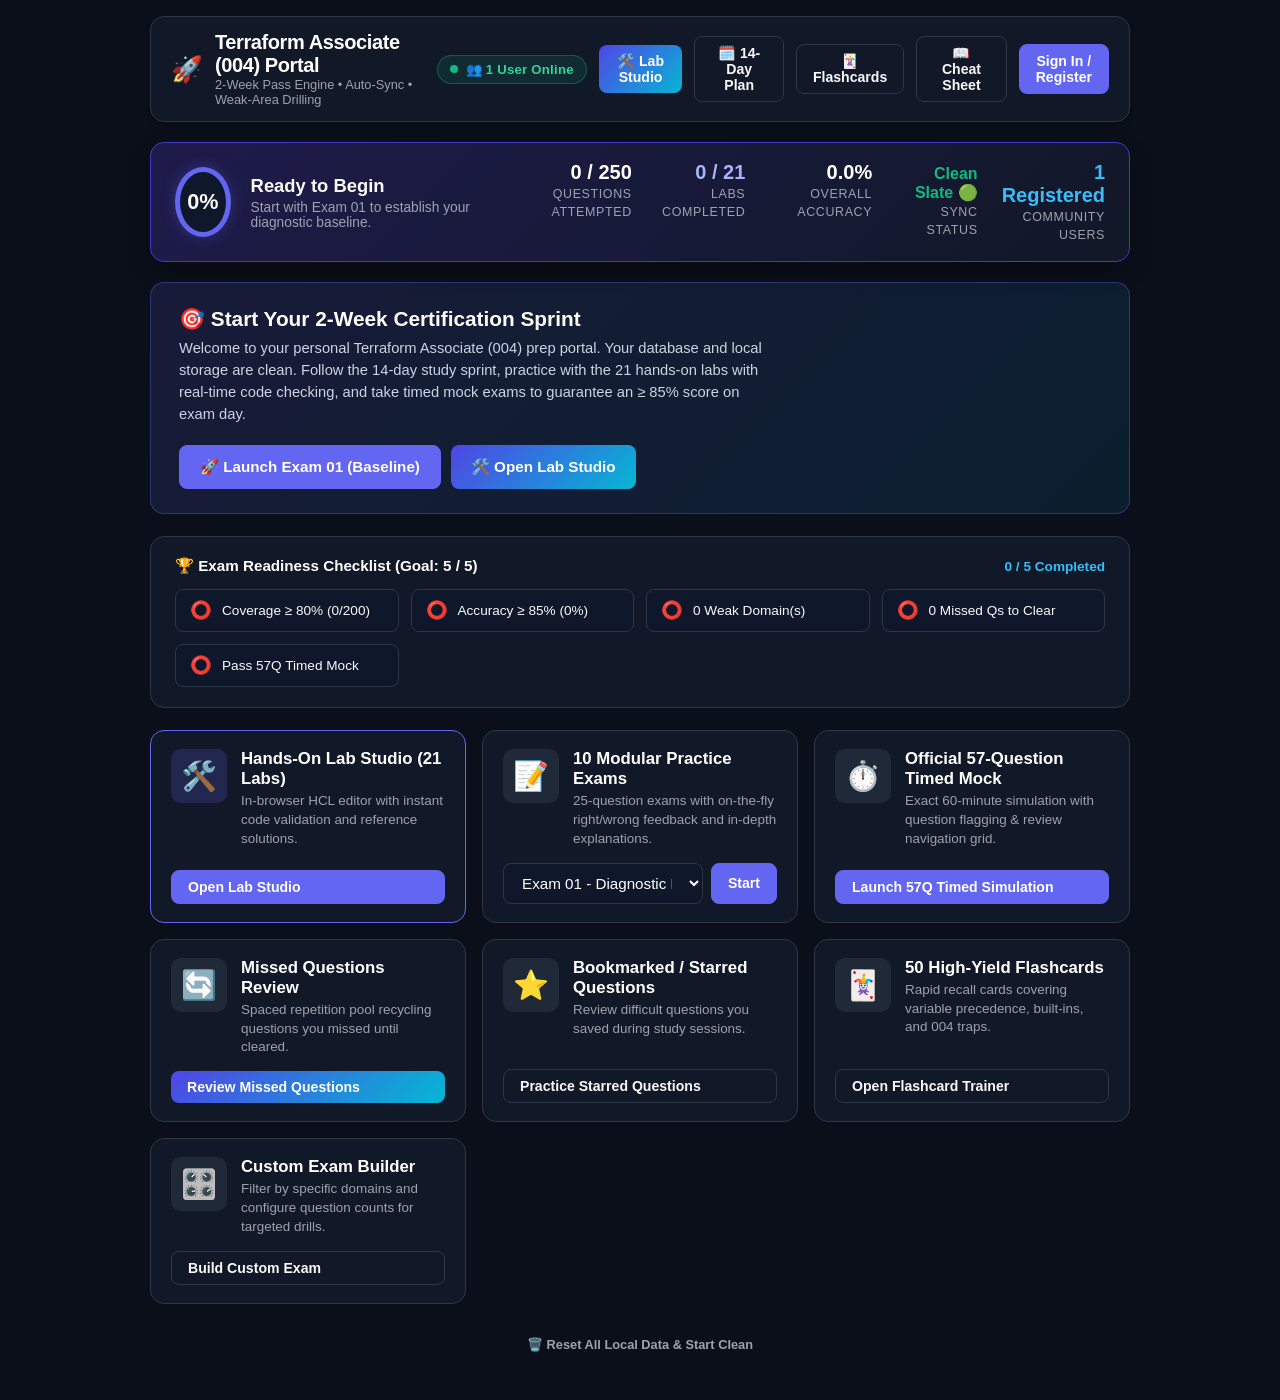
==== commit 44956291: "fix: remove accidental 0% exam attempt, fix DynamoDB reserved keyword, and add live community user c" ====
--- a/portal/index.html
+++ b/portal/index.html
@@ -19,6 +19,11 @@
         </div>
       </div>
       <div class="auth-section">
+        <!-- Live Active Users Counter -->
+        <div id="liveUserCounter" class="live-user-badge" title="Users currently active on this portal">
+          <span class="live-pulse"></span>
+          <span id="userCountText">👥 1 User Online</span>
+        </div>
         <button id="openLabStudioNavBtn" class="btn btn-accent" title="Interactive Hands-On Lab Studio">🛠️ Lab Studio</button>
         <button id="openRoadmapBtn" class="btn" title="View 14-Day Study Plan">🗓️ 14-Day Plan</button>
         <button id="openFlashcardsBtn" class="btn" title="50 High-Yield Flashcards">🃏 Flashcards</button>
@@ -61,6 +66,10 @@
         <div class="ribbon-stat-item">
           <span id="syncStat" class="val" style="color: var(--success); font-size: 1rem; margin-top: 4px;">Clean Slate 🟢</span>
           <span class="lbl">Sync Status</span>
+        </div>
+        <div class="ribbon-stat-item">
+          <span id="communityStat" class="val" style="color: #38bdf8;">1 Registered</span>
+          <span class="lbl">Community Users</span>
         </div>
       </div>
     </div>
--- a/portal/style.css
+++ b/portal/style.css
@@ -1143,3 +1143,43 @@
   color: #a5b4fc;
   white-space: pre;
 }
+
+/* Live User Counter Badge */
+.live-user-badge {
+  display: inline-flex;
+  align-items: center;
+  gap: 8px;
+  background: rgba(16, 185, 129, 0.12);
+  border: 1px solid rgba(16, 185, 129, 0.35);
+  color: #34d399;
+  padding: 6px 12px;
+  border-radius: 9999px;
+  font-size: 0.82rem;
+  font-weight: 600;
+  letter-spacing: 0.02em;
+  white-space: nowrap;
+}
+
+.live-pulse {
+  width: 8px;
+  height: 8px;
+  background: #10b981;
+  border-radius: 50%;
+  box-shadow: 0 0 0 0 rgba(16, 185, 129, 0.7);
+  animation: pulse-green 2s infinite;
+}
+
+@keyframes pulse-green {
+  0% {
+    transform: scale(0.95);
+    box-shadow: 0 0 0 0 rgba(16, 185, 129, 0.7);
+  }
+  70% {
+    transform: scale(1);
+    box-shadow: 0 0 0 6px rgba(16, 185, 129, 0);
+  }
+  100% {
+    transform: scale(0.95);
+    box-shadow: 0 0 0 0 rgba(16, 185, 129, 0);
+  }
+}
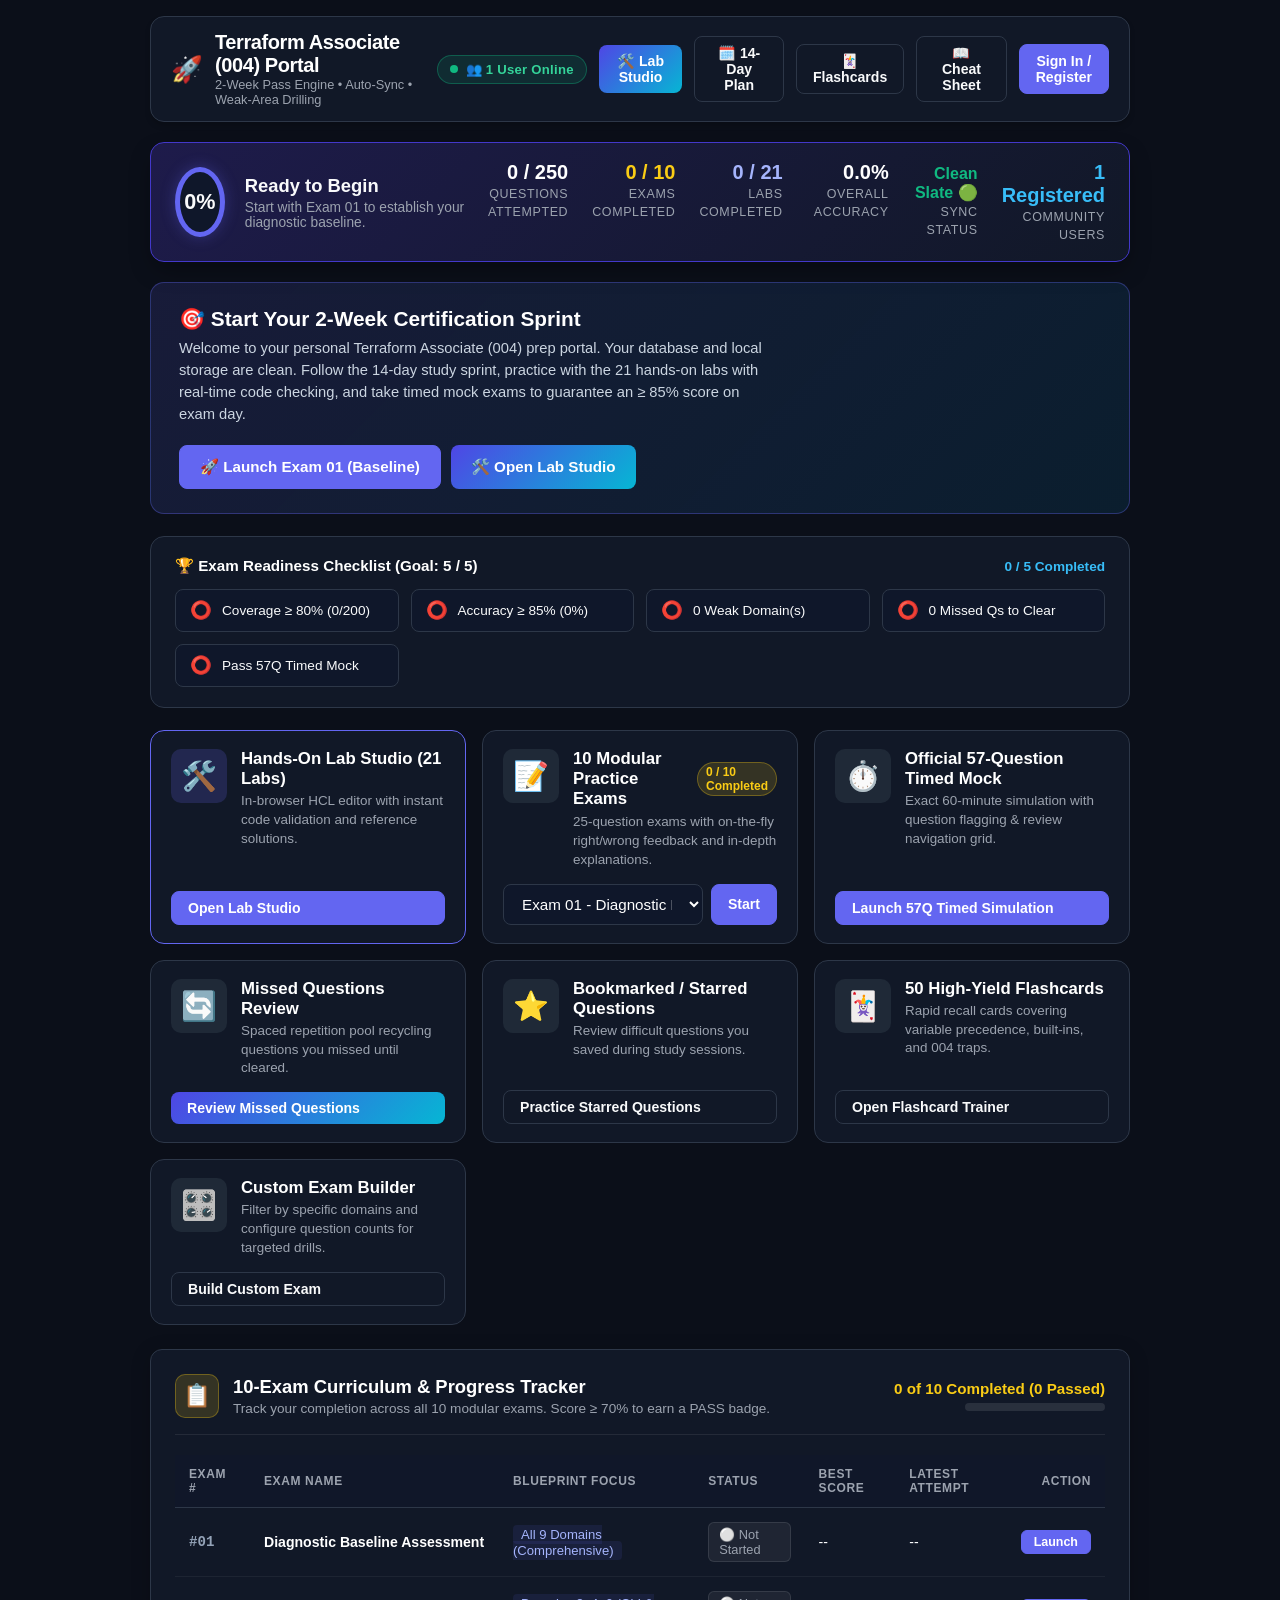
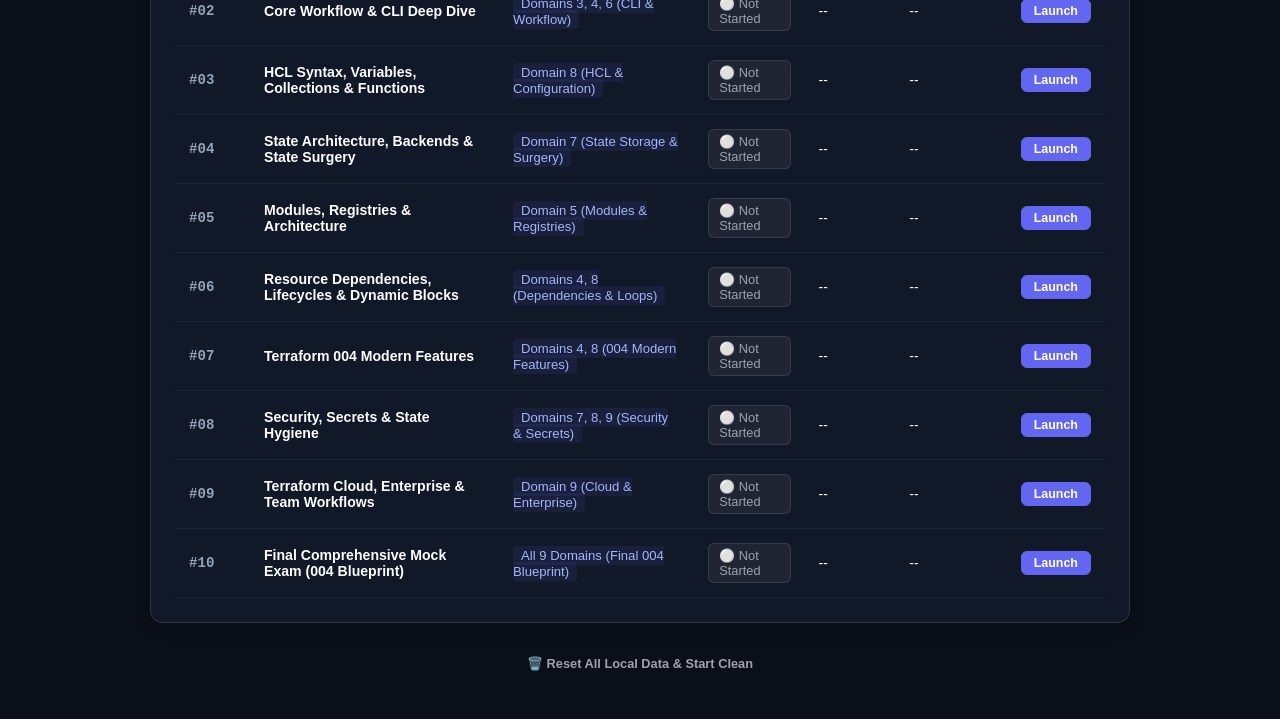
==== commit cc14e1fc: "feat: add 10-exam curriculum and completion tracker with cloud sync" ====
--- a/portal/index.html
+++ b/portal/index.html
@@ -56,6 +56,10 @@
           <span class="lbl">Questions Attempted</span>
         </div>
         <div class="ribbon-stat-item">
+          <span id="examProgressStat" class="val" style="color: #facc15;">0 / 10</span>
+          <span class="lbl">Exams Completed</span>
+        </div>
+        <div class="ribbon-stat-item">
           <span id="labStat" class="val" style="color: #a5b4fc;">0 / 21</span>
           <span class="lbl">Labs Completed</span>
         </div>
@@ -161,8 +165,11 @@
         <div class="action-card">
           <div class="action-card-header">
             <div class="action-card-icon">📝</div>
-            <div class="action-card-info">
-              <h4>10 Modular Practice Exams</h4>
+            <div class="action-card-info" style="flex: 1;">
+              <div style="display: flex; justify-content: space-between; align-items: center; margin-bottom: 4px;">
+                <h4 style="margin: 0;">10 Modular Practice Exams</h4>
+                <span id="quickExamBadge" style="font-size: 0.75rem; background: rgba(250, 204, 21, 0.15); color: #facc15; border: 1px solid rgba(250, 204, 21, 0.3); padding: 2px 8px; border-radius: 9999px; font-weight: 700;">0 / 10 Done</span>
+              </div>
               <p>25-question exams with on-the-fly right/wrong feedback and in-depth explanations.</p>
             </div>
           </div>
@@ -243,6 +250,46 @@
           <button id="openCustomBuilderBtn" class="btn" style="width: 100%;">Build Custom Exam</button>
         </div>
       </div>
+
+      <!-- 10-Exam Curriculum & Progress Tracker Section -->
+      <div class="curriculum-tracker-card">
+        <div class="curriculum-header">
+          <div style="display: flex; align-items: center; gap: 14px;">
+            <div style="width: 44px; height: 44px; border-radius: 10px; background: rgba(250, 204, 21, 0.15); border: 1px solid rgba(250, 204, 21, 0.3); display: flex; align-items: center; justify-content: center; font-size: 1.4rem;">📋</div>
+            <div>
+              <h3 style="margin: 0; font-size: 1.15rem; color: #fff;">10-Exam Curriculum & Progress Tracker</h3>
+              <p style="margin: 3px 0 0; font-size: 0.85rem; color: var(--text-muted);">
+                Track your completion across all 10 modular exams. Score &ge; 70% to earn a PASS badge.
+              </p>
+            </div>
+          </div>
+          <div class="curriculum-badge-counter">
+            <span id="curriculumCounterText">0 of 10 Completed</span>
+            <div class="curriculum-progress-mini">
+              <div id="curriculumProgressFill" class="curriculum-progress-fill" style="width: 0%;"></div>
+            </div>
+          </div>
+        </div>
+
+        <div class="curriculum-table-responsive">
+          <table class="curriculum-table">
+            <thead>
+              <tr>
+                <th style="width: 75px;">Exam #</th>
+                <th>Exam Name</th>
+                <th>Blueprint Focus</th>
+                <th>Status</th>
+                <th>Best Score</th>
+                <th>Latest Attempt</th>
+                <th style="text-align: right;">Action</th>
+              </tr>
+            </thead>
+            <tbody id="curriculumTableBody">
+              <!-- Populated dynamically by app.js -->
+            </tbody>
+          </table>
+        </div>
+      </div>
       
       <!-- Reset Helper Link -->
       <div style="text-align: center; margin-top: 25px;">
--- a/portal/style.css
+++ b/portal/style.css
@@ -1183,3 +1183,131 @@
     box-shadow: 0 0 0 0 rgba(16, 185, 129, 0);
   }
 }
+
+/* ==============================================================================
+   10-Exam Curriculum & Progress Tracker Styles
+   ============================================================================== */
+.curriculum-tracker-card {
+  background: var(--surface);
+  border: 1px solid var(--border);
+  border-radius: 12px;
+  padding: 24px;
+  margin-top: 24px;
+  box-shadow: 0 4px 20px rgba(0, 0, 0, 0.2);
+}
+
+.curriculum-header {
+  display: flex;
+  justify-content: space-between;
+  align-items: center;
+  flex-wrap: wrap;
+  gap: 16px;
+  margin-bottom: 20px;
+  border-bottom: 1px solid rgba(255, 255, 255, 0.08);
+  padding-bottom: 16px;
+}
+
+.curriculum-badge-counter {
+  display: flex;
+  flex-direction: column;
+  align-items: flex-end;
+  gap: 6px;
+}
+
+.curriculum-badge-counter span {
+  font-weight: 700;
+  font-size: 0.95rem;
+  color: #facc15;
+}
+
+.curriculum-progress-mini {
+  width: 140px;
+  height: 8px;
+  background: rgba(255, 255, 255, 0.1);
+  border-radius: 4px;
+  overflow: hidden;
+}
+
+.curriculum-progress-fill {
+  height: 100%;
+  background: linear-gradient(90deg, #f59e0b, #10b981);
+  border-radius: 4px;
+  transition: width 0.4s ease;
+}
+
+.curriculum-table-responsive {
+  width: 100%;
+  overflow-x: auto;
+}
+
+.curriculum-table {
+  width: 100%;
+  border-collapse: collapse;
+  font-size: 0.88rem;
+  text-align: left;
+}
+
+.curriculum-table th {
+  padding: 12px 14px;
+  background: rgba(15, 23, 42, 0.6);
+  color: var(--text-muted);
+  font-weight: 600;
+  text-transform: uppercase;
+  font-size: 0.75rem;
+  letter-spacing: 0.05em;
+  border-bottom: 1px solid var(--border);
+}
+
+.curriculum-table td {
+  padding: 14px;
+  border-bottom: 1px solid rgba(255, 255, 255, 0.05);
+  vertical-align: middle;
+}
+
+.curriculum-table tr:hover td {
+  background: rgba(255, 255, 255, 0.02);
+}
+
+.status-badge-completed {
+  display: inline-flex;
+  align-items: center;
+  gap: 6px;
+  background: rgba(16, 185, 129, 0.15);
+  color: #34d399;
+  border: 1px solid rgba(16, 185, 129, 0.3);
+  padding: 4px 10px;
+  border-radius: 6px;
+  font-size: 0.8rem;
+  font-weight: 600;
+}
+
+.status-badge-review {
+  display: inline-flex;
+  align-items: center;
+  gap: 6px;
+  background: rgba(245, 158, 11, 0.15);
+  color: #fbbf24;
+  border: 1px solid rgba(245, 158, 11, 0.3);
+  padding: 4px 10px;
+  border-radius: 6px;
+  font-size: 0.8rem;
+  font-weight: 600;
+}
+
+.status-badge-notstarted {
+  display: inline-flex;
+  align-items: center;
+  gap: 6px;
+  background: rgba(255, 255, 255, 0.06);
+  color: var(--text-muted);
+  border: 1px solid rgba(255, 255, 255, 0.1);
+  padding: 4px 10px;
+  border-radius: 6px;
+  font-size: 0.8rem;
+}
+
+.btn-sm {
+  padding: 5px 12px;
+  font-size: 0.8rem;
+  border-radius: 6px;
+}
